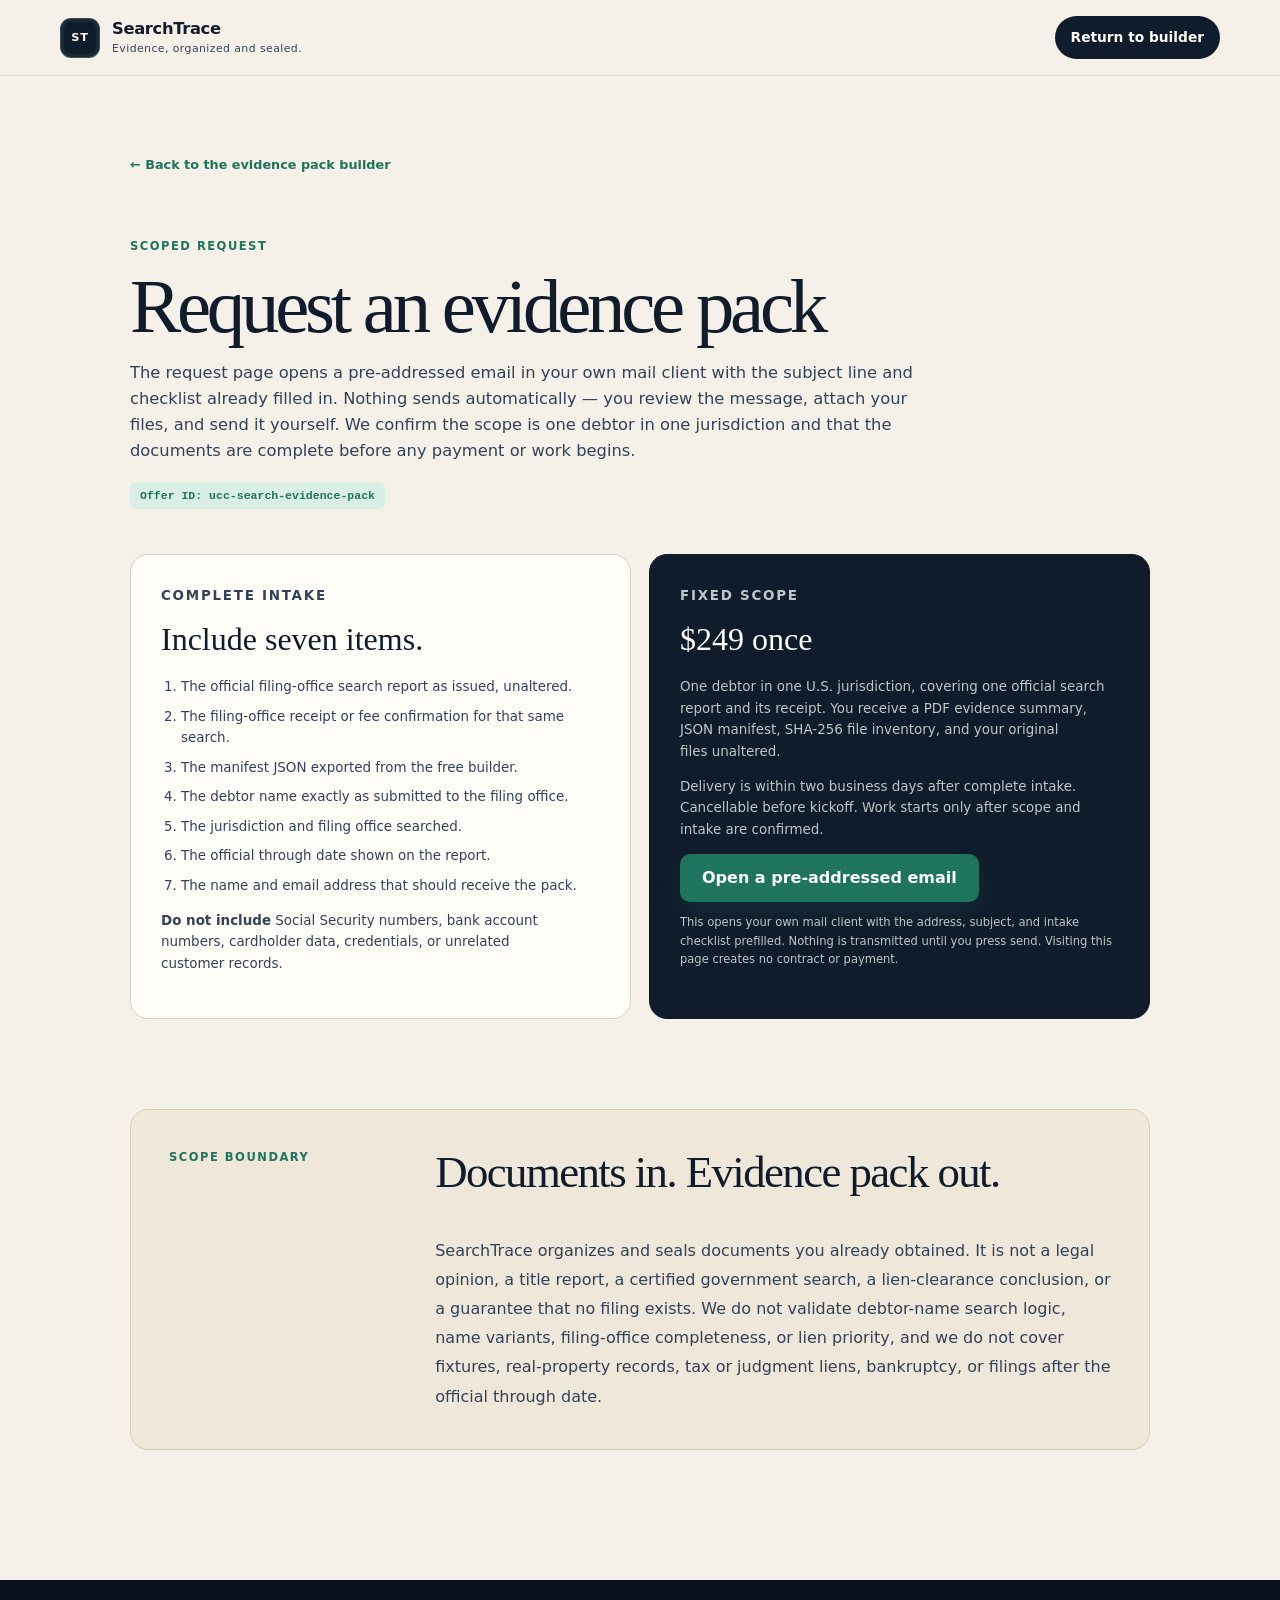
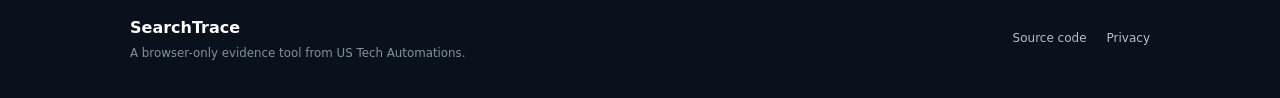
==== offers/ucc-search-evidence-pack/index.html @ a222047d "Ship SearchTrace UCC evidence pack builder" ====
<!doctype html>
<html lang="en">
<head>
  <meta charset="utf-8">
  <meta name="viewport" content="width=device-width, initial-scale=1">
  <title>Request a SearchTrace UCC Evidence Pack</title>
  <meta name="description" content="Request a fixed-scope $249 SearchTrace evidence pack for one debtor, one jurisdiction, and one official UCC search report.">
  <meta name="theme-color" content="#101b2b">
  <link rel="canonical" href="https://ustechautomations.github.io/ucc-search-evidence-pack/offers/ucc-search-evidence-pack/">
  <link rel="stylesheet" href="../../styles.css">
</head>
<body>
  <header class="site-header">
    <a class="brand" href="../../" aria-label="SearchTrace home"><span class="brand-mark" aria-hidden="true">ST</span><span><strong>SearchTrace</strong><small>Evidence, organized and sealed.</small></span></a>
    <nav aria-label="Request navigation"><a class="nav-cta" href="../../">Return to builder</a></nav>
  </header>

  <main class="request-main">
    <div class="request-shell">
      <a class="back-link" href="../../">← Back to the evidence pack builder</a>
      <section class="request-hero">
        <p class="section-label">Scoped request</p>
        <h1>Request an evidence pack</h1>
        <p>The request page opens a pre-addressed email in your own mail client with the subject line and checklist already filled in. Nothing sends automatically — you review the message, attach your files, and send it yourself. We confirm the scope is one debtor in one jurisdiction and that the documents are complete before any payment or work begins.</p>
        <span class="offer-id">Offer ID: ucc-search-evidence-pack</span>
      </section>

      <div class="request-grid">
        <section class="request-card">
          <p class="section-label">Complete intake</p>
          <h2>Include seven items.</h2>
          <ol class="intake-list">
            <li>The official filing-office search report as issued, unaltered.</li>
            <li>The filing-office receipt or fee confirmation for that same search.</li>
            <li>The manifest JSON exported from the free builder.</li>
            <li>The debtor name exactly as submitted to the filing office.</li>
            <li>The jurisdiction and filing office searched.</li>
            <li>The official through date shown on the report.</li>
            <li>The name and email address that should receive the pack.</li>
          </ol>
          <p><strong>Do not include</strong> Social Security numbers, bank account numbers, cardholder data, credentials, or unrelated customer records.</p>
        </section>

        <section class="request-card dark">
          <p class="section-label">Fixed scope</p>
          <h2>$249 once</h2>
          <p>One debtor in one U.S. jurisdiction, covering one official search report and its receipt. You receive a PDF evidence summary, JSON manifest, SHA-256 file inventory, and your original files unaltered.</p>
          <p>Delivery is within two business days after complete intake. Cancellable before kickoff. Work starts only after scope and intake are confirmed.</p>
          <a class="button primary" href="mailto:operations@ustechautomations.com?subject=SearchTrace%20UCC%20Evidence%20Pack%20request%20%5Bucc-search-evidence-pack%5D&amp;body=Debtor%20name%20exactly%20as%20searched%3A%0AJurisdiction%3A%0AFiling%20office%3A%0AOfficial%20through%20date%3A%0ASearch%20or%20certificate%20identifier%3A%0AReceipt%20identifier%3A%0ADelivery%20contact%3A%0A%0AI%20will%20attach%20the%20official%20search%20report%2C%20filing-office%20receipt%2C%20and%20SearchTrace%20manifest.%20I%20have%20not%20included%20Social%20Security%20numbers%2C%20bank%20account%20numbers%2C%20cardholder%20data%2C%20credentials%2C%20or%20unrelated%20customer%20records.">Open a pre-addressed email</a>
          <p class="fine-print">This opens your own mail client with the address, subject, and intake checklist prefilled. Nothing is transmitted until you press send. Visiting this page creates no contract or payment.</p>
        </section>
      </div>

      <section id="scope" class="scope-section">
        <div class="scope-card">
          <p class="section-label">Scope boundary</p>
          <h2>Documents in. Evidence pack out.</h2>
          <p>SearchTrace organizes and seals documents you already obtained. It is not a legal opinion, a title report, a certified government search, a lien-clearance conclusion, or a guarantee that no filing exists. We do not validate debtor-name search logic, name variants, filing-office completeness, or lien priority, and we do not cover fixtures, real-property records, tax or judgment liens, bankruptcy, or filings after the official through date.</p>
        </div>
      </section>
    </div>
  </main>

  <footer><div class="request-shell footer-inner"><div><strong>SearchTrace</strong><p>A browser-only evidence tool from US Tech Automations.</p></div><div><a href="https://github.com/USTechAutomations/ucc-search-evidence-pack">Source code</a><a href="https://ustechautomations.com/privacy">Privacy</a></div></div></footer>
</body>
</html>
---- styles.css ----
:root {
  --ink: #101b2b;
  --ink-soft: #324158;
  --paper: #f5f1e8;
  --paper-deep: #ebe4d7;
  --white: #fffdf8;
  --green: #1e745d;
  --green-bright: #79d4b3;
  --green-pale: #d9eee5;
  --gold: #cfa559;
  --line: #d7d0c3;
  --danger: #873f36;
  --shadow: 0 24px 70px rgba(16, 27, 43, .12);
  --radius: 18px;
  --shell: min(1160px, calc(100vw - 40px));
}

* { box-sizing: border-box; }

html { scroll-behavior: smooth; }

body {
  margin: 0;
  color: var(--ink);
  background: var(--paper);
  font-family: Inter, ui-sans-serif, system-ui, -apple-system, BlinkMacSystemFont, "Segoe UI", sans-serif;
  line-height: 1.6;
  text-rendering: optimizeLegibility;
}

a { color: inherit; }

button, input, select, textarea { font: inherit; }

.shell { width: var(--shell); margin-inline: auto; }

.skip-link {
  position: fixed;
  left: 16px;
  top: -80px;
  z-index: 50;
  padding: 10px 16px;
  color: white;
  background: var(--ink);
  border-radius: 8px;
}

.skip-link:focus { top: 16px; }

.site-header {
  position: sticky;
  top: 0;
  z-index: 20;
  display: flex;
  align-items: center;
  justify-content: space-between;
  min-height: 76px;
  padding: 12px max(24px, calc((100vw - 1160px) / 2));
  border-bottom: 1px solid rgba(16, 27, 43, .1);
  background: rgba(245, 241, 232, .93);
  backdrop-filter: blur(14px);
}

.brand {
  display: flex;
  align-items: center;
  gap: 12px;
  color: var(--ink);
  text-decoration: none;
}

.brand > span:last-child { display: grid; line-height: 1.15; }
.brand strong { font-size: 1.02rem; letter-spacing: -.02em; }
.brand small { margin-top: 4px; color: var(--ink-soft); font-size: .68rem; letter-spacing: .04em; }

.brand-mark {
  display: grid;
  place-items: center;
  width: 40px;
  height: 40px;
  color: var(--white);
  background: var(--ink);
  border: 1px solid rgba(255,255,255,.2);
  border-radius: 11px;
  font-size: .71rem;
  font-weight: 800;
  letter-spacing: .08em;
  box-shadow: inset 0 0 0 3px rgba(121, 212, 179, .08);
}

nav { display: flex; align-items: center; gap: 28px; }
nav a { color: var(--ink-soft); font-size: .86rem; font-weight: 700; text-decoration: none; }
nav a:hover { color: var(--green); }
nav .nav-cta { padding: 10px 16px; color: var(--white); background: var(--ink); border-radius: 999px; }
nav .nav-cta:hover { color: var(--white); background: var(--green); }

.hero {
  display: grid;
  grid-template-columns: minmax(0, 1.15fr) minmax(320px, .75fr);
  gap: 74px;
  align-items: center;
  min-height: 670px;
  padding-block: 90px;
}

.eyebrow, .section-label {
  margin: 0 0 15px;
  color: var(--green);
  font-size: .72rem;
  font-weight: 850;
  letter-spacing: .13em;
  text-transform: uppercase;
}

.eyebrow { display: flex; align-items: center; gap: 10px; }
.eyebrow span { width: 28px; height: 1px; background: var(--green); }

h1, h2, h3, p { text-wrap: pretty; }

h1 {
  max-width: 760px;
  margin: 0;
  font-family: Georgia, "Times New Roman", serif;
  font-size: clamp(3.15rem, 6vw, 5.8rem);
  font-weight: 500;
  letter-spacing: -.055em;
  line-height: .96;
}

.hero-lede {
  max-width: 700px;
  margin: 30px 0 0;
  color: var(--ink-soft);
  font-size: 1.06rem;
  line-height: 1.78;
}

.hero-actions, .form-actions { display: flex; flex-wrap: wrap; gap: 12px; margin-top: 34px; }

.button {
  display: inline-flex;
  align-items: center;
  justify-content: center;
  min-height: 48px;
  padding: 0 21px;
  border: 1px solid transparent;
  border-radius: 10px;
  cursor: pointer;
  font-weight: 800;
  text-decoration: none;
  transition: transform .18s ease, background .18s ease, border-color .18s ease;
}

.button:hover { transform: translateY(-2px); }
.button.primary { color: white; background: var(--green); box-shadow: 0 12px 28px rgba(30, 116, 93, .2); }
.button.primary:hover { background: #155e4b; }
.button.secondary { color: var(--ink); background: transparent; border-color: var(--ink); }
.button.secondary:hover { color: white; background: var(--ink); }
.button.ghost { color: var(--ink-soft); background: transparent; border-color: var(--line); }

.privacy-note { margin: 18px 0 0; color: var(--ink-soft); font-size: .78rem; }
.privacy-note span { margin-right: 6px; color: var(--green); }

.evidence-card {
  position: relative;
  overflow: hidden;
  padding: 28px;
  color: white;
  background: var(--ink);
  border-radius: 22px;
  box-shadow: var(--shadow);
}

.evidence-card::after {
  content: "";
  position: absolute;
  right: -100px;
  bottom: -120px;
  width: 260px;
  height: 260px;
  border: 1px solid rgba(121, 212, 179, .22);
  border-radius: 50%;
  box-shadow: 0 0 0 34px rgba(121, 212, 179, .035), 0 0 0 68px rgba(121, 212, 179, .025);
}

.card-head { display: flex; justify-content: space-between; align-items: center; color: #dce6e4; font-size: .75rem; font-weight: 800; letter-spacing: .08em; text-transform: uppercase; }
.local-pill { padding: 6px 9px; color: var(--green-bright); background: rgba(121, 212, 179, .1); border-radius: 999px; }
.evidence-card ol { position: relative; z-index: 1; display: grid; gap: 6px; margin: 24px 0 0; padding: 0; list-style: none; }
.evidence-card li { display: grid; grid-template-columns: 42px 1fr; gap: 14px; align-items: center; padding: 17px 0; border-top: 1px solid rgba(255,255,255,.1); }
.evidence-card li > span { color: var(--green-bright); font: 700 .72rem ui-monospace, monospace; }
.evidence-card li div { display: grid; gap: 3px; }
.evidence-card li strong { font-size: .95rem; }
.evidence-card li small { color: #9eacae; font-size: .77rem; }

.risk-band { padding: 70px 0; color: white; background: var(--green); }
.risk-grid { display: grid; grid-template-columns: .8fr 1.2fr; gap: 80px; align-items: start; }
.risk-band .section-label { color: #bce7d6; }
.risk-band h2 { margin: 0; font: 500 clamp(2rem, 4vw, 3.6rem)/1.06 Georgia, serif; letter-spacing: -.035em; }
.risk-band p:last-child { margin: 0; color: #e5f3ed; font-size: 1rem; line-height: 1.8; }

.builder { padding-block: 110px; }
.section-heading { display: grid; grid-template-columns: 1fr .8fr; gap: 70px; align-items: end; margin-bottom: 48px; }
.section-heading h2 { margin: 0; font: 500 clamp(2.35rem, 4vw, 4rem)/1.03 Georgia, serif; letter-spacing: -.04em; }
.section-heading > p { margin: 0; color: var(--ink-soft); line-height: 1.8; }

form { display: grid; gap: 22px; }
fieldset { min-width: 0; margin: 0; padding: 28px; background: var(--white); border: 1px solid var(--line); border-radius: var(--radius); box-shadow: 0 8px 28px rgba(16, 27, 43, .035); }
legend { padding: 0 10px; font-family: Georgia, serif; font-size: 1.25rem; font-weight: 700; }
legend span { margin-right: 8px; color: var(--green); font: 800 .72rem ui-monospace, monospace; }
.field-grid { display: grid; grid-template-columns: repeat(2, minmax(0, 1fr)); gap: 20px; }
label { display: grid; gap: 8px; color: var(--ink-soft); font-size: .78rem; font-weight: 800; letter-spacing: .01em; }
label.wide { grid-column: 1 / -1; }
input, select, textarea { width: 100%; color: var(--ink); background: #fbfaf6; border: 1px solid #cfc7b9; border-radius: 8px; outline: none; }
input, select { height: 48px; padding: 0 13px; }
textarea { resize: vertical; padding: 13px; }
input:focus, select:focus, textarea:focus { border-color: var(--green); box-shadow: 0 0 0 3px rgba(30, 116, 93, .12); }

.file-drop { display: grid; place-items: center; min-height: 160px; padding: 24px; text-align: center; background: #f3f7f3; border: 1px dashed #8eb2a5; border-radius: 12px; }
.file-drop label { display: grid; gap: 6px; color: var(--ink); font-size: .92rem; }
.file-drop label span { color: var(--ink-soft); font-size: .78rem; font-weight: 500; }
.file-drop input { width: auto; height: auto; margin-top: 16px; padding: 0; border: 0; background: transparent; }
#hash-status { min-height: 1.4em; margin: 12px 0 0; color: var(--green); font-size: .78rem; font-weight: 700; }
.file-panel { overflow-x: auto; margin-top: 18px; }
table { width: 100%; border-collapse: collapse; font-size: .78rem; }
th, td { padding: 12px 10px; text-align: left; border-bottom: 1px solid var(--line); }
th { color: var(--ink-soft); font-size: .68rem; letter-spacing: .08em; text-transform: uppercase; }
td select { min-width: 190px; height: 38px; }
td code { color: var(--green); }
.safety-note { margin: 18px 0 0; padding: 12px 14px; color: #62413d; background: #f6e8e4; border-left: 3px solid var(--danger); font-size: .78rem; }
.form-actions { margin-top: 4px; }

.results { margin-top: 42px; padding: 32px; color: white; background: var(--ink); border-radius: var(--radius); box-shadow: var(--shadow); scroll-margin-top: 95px; }
.result-heading { display: flex; justify-content: space-between; gap: 24px; align-items: end; }
.result-heading h2 { margin: 0; font: 500 2.2rem Georgia, serif; }
.results .section-label { color: var(--green-bright); }
.results .button.secondary { color: white; border-color: rgba(255,255,255,.45); }
.results .button.secondary:hover { color: var(--ink); background: white; }
.result-grid { display: grid; grid-template-columns: 1fr 1fr; gap: 20px; margin-top: 28px; }
.result-grid > div { padding: 20px; background: rgba(255,255,255,.055); border: 1px solid rgba(255,255,255,.1); border-radius: 12px; }
.result-grid h3 { margin: 0 0 10px; font-size: .9rem; }
.result-grid ul { margin: 0; padding-left: 18px; color: #cbd5d6; font-size: .82rem; }
details { margin-top: 20px; border-top: 1px solid rgba(255,255,255,.12); }
summary { padding: 18px 0 0; cursor: pointer; font-size: .82rem; font-weight: 800; }
pre { overflow: auto; max-height: 430px; padding: 18px; color: #bce7d6; background: #09111d; border-radius: 10px; font-size: .72rem; }

.method-section { padding-block: 105px; color: white; background: var(--ink); }
.method-section .section-label { color: var(--green-bright); }
.section-heading.inverted > p { color: #b7c2c5; }
.method-grid { display: grid; grid-template-columns: repeat(4, 1fr); gap: 12px; }
.method-grid article { min-height: 235px; padding: 22px; background: rgba(255,255,255,.045); border: 1px solid rgba(255,255,255,.1); border-radius: 13px; }
.method-grid article > span { color: var(--green-bright); font: 800 .72rem ui-monospace, monospace; }
.method-grid h3 { margin: 45px 0 9px; font-size: 1rem; }
.method-grid p { margin: 0; color: #aebabc; font-size: .8rem; line-height: 1.7; }
.official-links { display: grid; grid-template-columns: auto repeat(3, 1fr); gap: 12px; align-items: center; margin-top: 30px; padding-top: 28px; border-top: 1px solid rgba(255,255,255,.1); }
.official-links .section-label { margin: 0 10px 0 0; }
.official-links a { padding: 12px 14px; color: #dbe4e4; background: rgba(255,255,255,.04); border-radius: 8px; font-size: .75rem; text-decoration: none; }
.official-links a:hover { background: rgba(121, 212, 179, .12); }
.official-links span { float: right; color: var(--green-bright); }

.scope-section { padding-block: 90px 30px; }
.scope-card { display: grid; grid-template-columns: .45fr 1.55fr; gap: 40px 70px; padding: 38px; background: #efe7da; border: 1px solid #d8ccb9; border-radius: var(--radius); }
.scope-card .section-label { grid-row: span 2; }
.scope-card h2 { margin: 0; font: 500 clamp(2rem, 3.5vw, 3.3rem)/1.08 Georgia, serif; letter-spacing: -.035em; }
.scope-card p:last-child { margin: 0; color: var(--ink-soft); line-height: 1.82; }

.offer-section { display: grid; grid-template-columns: .9fr 1.1fr; gap: 80px; align-items: center; padding-block: 100px; }
.offer-copy h2 { margin: 0 0 22px; font: 500 clamp(2.5rem, 4.5vw, 4.3rem)/1 Georgia, serif; letter-spacing: -.04em; }
.offer-copy > p:not(.section-label) { color: var(--ink-soft); line-height: 1.8; }
.offer-copy .button { margin-top: 12px; }
.offer-copy .offer-caveat { max-width: 500px; font-size: .76rem; }
.deliverable-card { padding: 30px; color: white; background: var(--green); border-radius: var(--radius); box-shadow: var(--shadow); }
.card-kicker { margin: 0 0 18px; color: #c7e9dc; font-size: .7rem; font-weight: 850; letter-spacing: .12em; text-transform: uppercase; }
.deliverable-card ul { display: grid; gap: 0; margin: 0; padding: 0; list-style: none; }
.deliverable-card li { display: grid; grid-template-columns: 38px 1fr; gap: 12px; padding: 15px 0; border-top: 1px solid rgba(255,255,255,.16); }
.deliverable-card li > span { color: #c7e9dc; font: 800 .7rem ui-monospace, monospace; }
.deliverable-card li div { display: grid; gap: 3px; }
.deliverable-card li small { color: #d2e8e0; }
.deliverable-card > p:last-child, .deliverable-card > p:nth-last-child(2) { margin: 14px 0 0; font-size: .78rem; }

.path-section { padding: 78px 0; background: var(--paper-deep); }
.path-grid { display: grid; grid-template-columns: repeat(3, 1fr); gap: 14px; }
.path-grid > div { padding: 24px; background: rgba(255,255,255,.5); border: 1px solid var(--line); border-radius: 12px; }
.path-grid span { color: var(--green); font: 800 .72rem ui-monospace, monospace; }
.path-grid h3 { margin: 26px 0 8px; font-size: 1rem; }
.path-grid p { margin: 0; color: var(--ink-soft); font-size: .8rem; }

footer { padding: 35px 0; color: #d3dcdd; background: #09111d; }
.footer-inner { display: flex; justify-content: space-between; gap: 30px; align-items: center; }
.footer-inner strong { color: white; }
.footer-inner p { margin: 4px 0 0; color: #849195; font-size: .74rem; }
.footer-inner > div:last-child { display: flex; flex-wrap: wrap; gap: 20px; }
.footer-inner a { color: #b4c0c2; font-size: .75rem; text-decoration: none; }
.footer-inner a:hover { color: var(--green-bright); }

.request-main { min-height: calc(100vh - 170px); padding: 75px 0 100px; }
.request-shell { width: min(1020px, calc(100vw - 40px)); margin-inline: auto; }
.back-link { color: var(--green); font-size: .8rem; font-weight: 800; text-decoration: none; }
.request-hero { max-width: 790px; padding: 60px 0 45px; }
.request-hero h1 { font-size: clamp(3rem, 6vw, 5.3rem); }
.request-hero > p:not(.section-label) { color: var(--ink-soft); font-size: 1.02rem; }
.offer-id { display: inline-block; padding: 7px 10px; color: var(--green); background: var(--green-pale); border-radius: 6px; font: 700 .72rem ui-monospace, monospace; }
.request-grid { display: grid; grid-template-columns: 1fr 1fr; gap: 18px; }
.request-card { padding: 30px; background: var(--white); border: 1px solid var(--line); border-radius: var(--radius); }
.request-card.dark { color: white; background: var(--ink); border-color: var(--ink); }
.request-card h2 { margin: 0 0 18px; font: 500 2rem Georgia, serif; }
.request-card p, .intake-list { color: var(--ink-soft); font-size: .84rem; }
.request-card.dark p { color: #bdc7c9; }
.intake-list { display: grid; gap: 8px; padding-left: 20px; }
.fine-print { font-size: .72rem !important; }

@media (max-width: 900px) {
  .hero, .risk-grid, .section-heading, .offer-section, .request-grid { grid-template-columns: 1fr; }
  .hero { gap: 45px; padding-block: 70px; }
  .risk-grid, .section-heading, .offer-section { gap: 35px; }
  .method-grid { grid-template-columns: repeat(2, 1fr); }
  .official-links { grid-template-columns: 1fr; }
  .official-links .section-label { margin-bottom: 4px; }
  .scope-card { grid-template-columns: 1fr; gap: 18px; }
  .scope-card .section-label { grid-row: auto; }
}

@media (max-width: 650px) {
  :root { --shell: min(100% - 28px, 1160px); }
  .site-header { min-height: 67px; padding-inline: 14px; }
  .brand small, nav > a:not(.nav-cta) { display: none; }
  nav .nav-cta { padding: 9px 12px; font-size: .72rem; }
  h1 { font-size: 3.1rem; }
  .hero { min-height: auto; }
  .field-grid, .result-grid, .method-grid, .path-grid { grid-template-columns: 1fr; }
  fieldset, .results, .scope-card, .deliverable-card, .request-card { padding: 21px; }
  .result-heading, .footer-inner { align-items: flex-start; flex-direction: column; }
  .result-heading { display: flex; }
  .offer-section, .builder, .method-section { padding-block: 78px; }
  .request-hero { padding-top: 40px; }
}

@media (prefers-reduced-motion: reduce) {
  html { scroll-behavior: auto; }
  *, *::before, *::after { transition: none !important; }
}
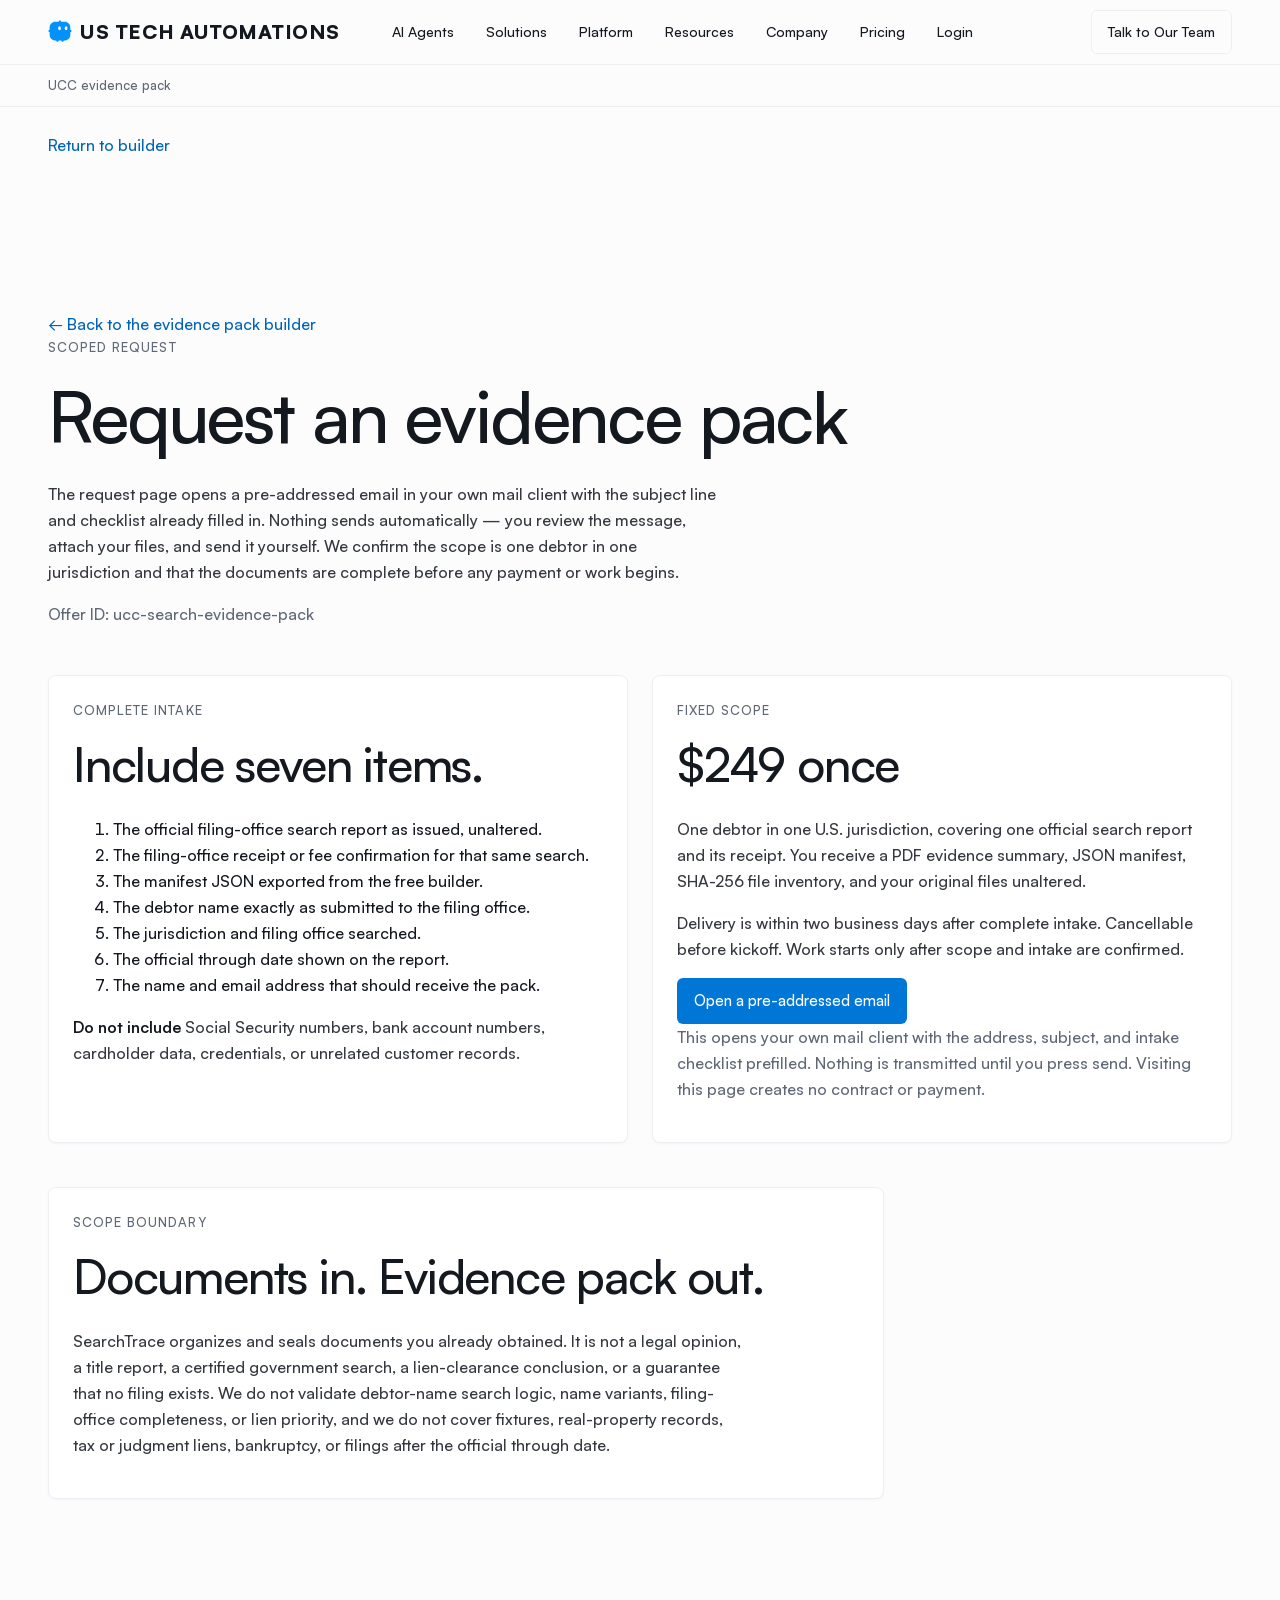
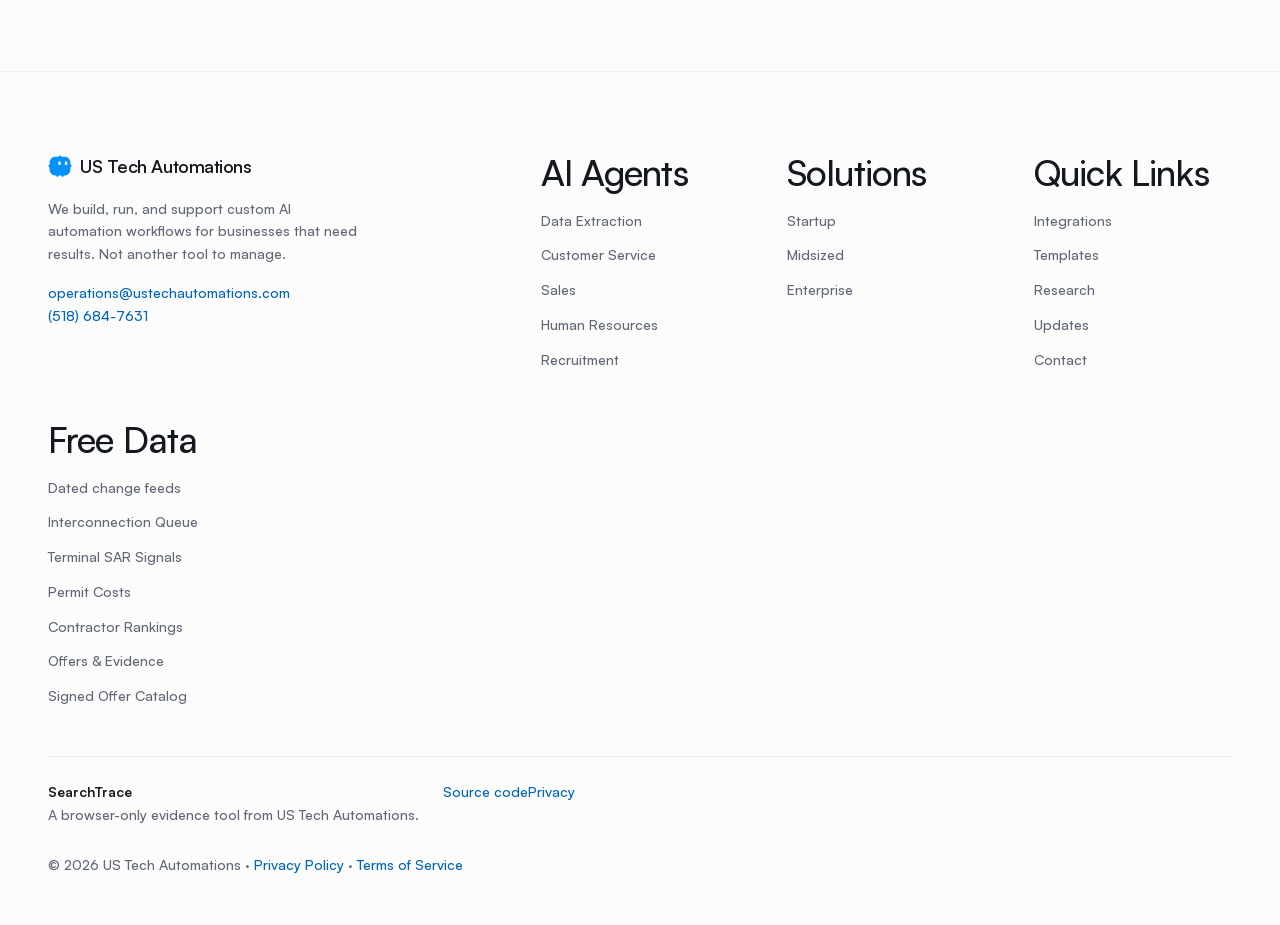
==== commit c59a6596: "Align existing public pages with the USTA brand standard" ====
--- a/offers/ucc-search-evidence-pack/index.html
+++ b/offers/ucc-search-evidence-pack/index.html
@@ -5,17 +5,33 @@
   <meta name="viewport" content="width=device-width, initial-scale=1">
   <title>Request a SearchTrace UCC Evidence Pack</title>
   <meta name="description" content="Request a fixed-scope $249 SearchTrace evidence pack for one debtor, one jurisdiction, and one official UCC search report.">
-  <meta name="theme-color" content="#101b2b">
+
   <link rel="canonical" href="https://ustechautomations.github.io/ucc-search-evidence-pack/offers/ucc-search-evidence-pack/">
-  <link rel="stylesheet" href="../../styles.css">
-</head>
-<body>
-  <header class="site-header">
-    <a class="brand" href="../../" aria-label="SearchTrace home"><span class="brand-mark" aria-hidden="true">ST</span><span><strong>SearchTrace</strong><small>Evidence, organized and sealed.</small></span></a>
-    <nav aria-label="Request navigation"><a class="nav-cta" href="../../">Return to builder</a></nav>
-  </header>
 
-  <main class="request-main">
+<link rel="stylesheet" href="../../styles.css"><link rel="stylesheet" href="../../legacy.css"></head>
+<body data-usta-legacy="ucc-search-evidence-pack"><a class="skip" href="#main">Skip to content</a><header class="masthead">
+  <div class="wrap">
+    <a class="wordmark" href="https://ustechautomations.com/"><svg class="usta-logo" viewBox="110 140 292 292" xmlns="http://www.w3.org/2000/svg" role="img" aria-label="US Tech Automations logo" focusable="false"><defs><mask id="ustaMarkMast"><rect x="110" y="140" width="292" height="270" fill="white"></rect><ellipse cx="250" cy="240" rx="16" ry="24" fill="black"></ellipse><ellipse cx="330" cy="240" rx="16" ry="24" fill="black"></ellipse></mask></defs><path d="M 200 160 C 160 160, 130 190, 130 230 L 130 260 C 110 260, 110 290, 130 290 L 130 320 C 130 360, 160 390, 200 390 L 210 390 C 210 410, 240 410, 240 390 L 272 390 C 272 410, 302 410, 302 390 L 312 390 C 352 390, 382 360, 382 320 L 382 290 C 402 290, 402 260, 382 260 L 382 230 C 382 190, 352 160, 312 160 L 270 160 C 270 140, 240 140, 240 160 L 200 160 Z" fill="#0391FE" mask="url(#ustaMarkMast)"></path></svg>US Tech Automations</a>
+    <nav class="mast-nav" aria-label="Main">
+      <a href="https://ustechautomations.com/ai-agents/data-extraction">AI Agents</a>
+      <a href="https://ustechautomations.com/solutions/enterprise">Solutions</a>
+      <a href="https://ustechautomations.com/platform/integrations-info">Platform</a>
+      <a href="https://ustechautomations.com/resources/research">Resources</a>
+      <a href="https://ustechautomations.com/about">Company</a>
+      <a href="https://ustechautomations.com/pricing">Pricing</a>
+      <a href="https://app.ustechautomations.com/login">Login</a>
+      <a class="mast-cta" href="https://ustechautomations.com/partner">Talk to Our Team</a>
+    </nav>
+  </div>
+</header>
+<nav class="crumbbar" aria-label="Breadcrumb">
+  <div class="wrap">
+    <p class="crumbs"><a href="https://ustechautomations.github.io/ucc-search-evidence-pack/">UCC evidence pack</a></p>
+  </div>
+</nav><nav class="legacy-nav" aria-label="Tool navigation"><a class="nav-cta" href="../../">Return to builder</a></nav>
+
+
+  <main id="main" tabindex="-1" class="request-main">
     <div class="request-shell">
       <a class="back-link" href="../../">← Back to the evidence pack builder</a>
       <section class="request-hero">
@@ -61,6 +77,61 @@
     </div>
   </main>
 
-  <footer><div class="request-shell footer-inner"><div><strong>SearchTrace</strong><p>A browser-only evidence tool from US Tech Automations.</p></div><div><a href="https://github.com/USTechAutomations/ucc-search-evidence-pack">Source code</a><a href="https://ustechautomations.com/privacy">Privacy</a></div></div></footer>
-</body>
+
+<footer class="site">
+  <div class="wrap">
+    <div class="foot-grid">
+      <div class="foot-brand">
+        <a class="wordmark" href="https://ustechautomations.com/"><svg class="usta-logo" viewBox="110 140 292 292" xmlns="http://www.w3.org/2000/svg" role="img" aria-label="US Tech Automations logo" focusable="false"><defs><mask id="ustaMarkFoot"><rect x="110" y="140" width="292" height="270" fill="white"></rect><ellipse cx="250" cy="240" rx="16" ry="24" fill="black"></ellipse><ellipse cx="330" cy="240" rx="16" ry="24" fill="black"></ellipse></mask></defs><path d="M 200 160 C 160 160, 130 190, 130 230 L 130 260 C 110 260, 110 290, 130 290 L 130 320 C 130 360, 160 390, 200 390 L 210 390 C 210 410, 240 410, 240 390 L 272 390 C 272 410, 302 410, 302 390 L 312 390 C 352 390, 382 360, 382 320 L 382 290 C 402 290, 402 260, 382 260 L 382 230 C 382 190, 352 160, 312 160 L 270 160 C 270 140, 240 140, 240 160 L 200 160 Z" fill="#0391FE" mask="url(#ustaMarkFoot)"></path></svg>US Tech Automations</a>
+        <p>We build, run, and support custom AI automation workflows for businesses that need results. Not another tool to manage.</p>
+        <p><a href="mailto:operations@ustechautomations.com">operations@ustechautomations.com</a><br>
+           <a href="tel:+15186847631">(518) 684-7631</a></p>
+      </div>
+      <div class="foot-col">
+        <h4>AI Agents</h4>
+        <ul>
+          <li><a href="https://ustechautomations.com/ai-agents/data-extraction">Data Extraction</a></li>
+          <li><a href="https://ustechautomations.com/ai-agents/customer-service">Customer Service</a></li>
+          <li><a href="https://ustechautomations.com/ai-agents/sales">Sales</a></li>
+          <li><a href="https://ustechautomations.com/ai-agents/human-resources">Human Resources</a></li>
+          <li><a href="https://ustechautomations.com/ai-agents/recruitment">Recruitment</a></li>
+        </ul>
+      </div>
+      <div class="foot-col">
+        <h4>Solutions</h4>
+        <ul>
+          <li><a href="https://ustechautomations.com/solutions/startup">Startup</a></li>
+          <li><a href="https://ustechautomations.com/solutions/midsized">Midsized</a></li>
+          <li><a href="https://ustechautomations.com/solutions/enterprise">Enterprise</a></li>
+        </ul>
+      </div>
+      <div class="foot-col">
+        <h4>Quick Links</h4>
+        <ul>
+          <li><a href="https://ustechautomations.com/platform/integrations-info">Integrations</a></li>
+          <li><a href="https://ustechautomations.com/templates">Templates</a></li>
+          <li><a href="https://ustechautomations.com/resources/research">Research</a></li>
+          <li><a href="https://ustechautomations.com/resources/changelogs">Updates</a></li>
+          <li><a href="https://ustechautomations.com/partner">Contact</a></li>
+        </ul>
+      </div>
+      <div class="foot-col">
+        <h4>Free Data</h4>
+        <ul>
+          <li><a href="https://ustechautomations.com/feeds/">Dated change feeds</a></li>
+          <li><a href="https://ustechautomations.com/permits/grid">Interconnection Queue</a></li>
+          <li><a href="https://ustechautomations.com/permits/terminal-change-ledger">Terminal SAR Signals</a></li>
+          <li><a href="https://ustechautomations.com/permits/cost">Permit Costs</a></li>
+          <li><a href="https://ustechautomations.com/permits/rankings">Contractor Rankings</a></li>
+          <li><a href="https://ustechautomations.com/offers">Offers &amp; Evidence</a></li>
+          <li><a href="https://ustechautomations.com/offers/catalog/">Signed Offer Catalog</a></li>
+        </ul>
+      </div>
+    </div>
+    <div class="foot-bottom">
+<div class="original-footer"><div class="request-shell footer-inner"><div><strong>SearchTrace</strong><p>A browser-only evidence tool from US Tech Automations.</p></div><div><a href="https://github.com/USTechAutomations/ucc-search-evidence-pack">Source code</a><a href="https://ustechautomations.com/privacy">Privacy</a></div></div></div>
+      <p>&copy; 2026 US Tech Automations &middot; <a href="https://ustechautomations.com/privacy">Privacy Policy</a> &middot; <a href="https://ustechautomations.com/terms">Terms of Service</a></p>
+    </div>
+  </div>
+</footer></body>
 </html>
--- a/styles.css
+++ b/styles.css
@@ -1,340 +1,537 @@
+/* ==========================================================================
+   Dated change feeds — aligned to the ustechautomations.com design system.
+   Tokens, type scale, radius and accent are lifted from the live main site.
+   Take them from assets/WebsiteStyleProvider-*.css, NOT assets/root-*.css: the
+   root sheet is the app's palette and the website overrides it. Reading the
+   wrong one is how these pages ended up with a near-black button where the
+   marketing site has a blue one.
+
+   Look only. Prices, sample rows, event ids and honesty lines live in the
+   HTML and are frozen: never restyle a fact out of existence.
+   Each family page sets data-family on <body>. Nothing in this file reads it:
+   there is one accent and every family shares it. The attribute is kept for
+   the page's own scripts and for anyone grepping the built site by family.
+   ========================================================================== */
+
+@font-face {
+  font-family: "Satoshi";
+  src: url("fonts/Satoshi-Variable.woff2") format("woff2-variations"),
+       url("fonts/Satoshi-Variable.woff2") format("woff2");
+  font-weight: 300 900;
+  font-display: swap;
+  font-style: normal;
+}
+
 :root {
-  --ink: #101b2b;
-  --ink-soft: #324158;
-  --paper: #f5f1e8;
-  --paper-deep: #ebe4d7;
-  --white: #fffdf8;
-  --green: #1e745d;
-  --green-bright: #79d4b3;
-  --green-pale: #d9eee5;
-  --gold: #cfa559;
-  --line: #d7d0c3;
-  --danger: #873f36;
-  --shadow: 0 24px 70px rgba(16, 27, 43, .12);
-  --radius: 18px;
-  --shell: min(1160px, calc(100vw - 40px));
-}
-
-* { box-sizing: border-box; }
-
-html { scroll-behavior: smooth; }
+  /* type — same stack the main site resolves --font-sans to */
+  --sans: "Satoshi", -apple-system, BlinkMacSystemFont, "Segoe UI", Roboto, Oxygen, Ubuntu, Cantarell, sans-serif;
+  --serif: "PT Serif", ui-serif, Georgia, "Times New Roman", serif;
+  --mono: ui-monospace, SFMono-Regular, "SF Mono", Menlo, Consolas, "Liberation Mono", monospace;
+
+  /* main-site tokens, light */
+  --background: 220 10% 99%;
+  --foreground: 220 20% 10%;
+  --card: 0 0% 100%;
+  --card-foreground: 220 20% 10%;
+  --secondary: 220 12% 97%;
+  --muted: 220 12% 97%;
+  --muted-foreground: 220 10% 42%;
+  --border: 220 13% 94%;
+  --primary: 207 100% 50%;
+  --primary-foreground: 0 0% 100%;
+  --primary-surface: 207 100% 42%;
+  --primary-surface-hover: 207 100% 36%;
+  --primary-hover: 207 100% 36%;
+  --accent-blue: 207 100% 36%;
+  --accent-emerald: 149 80% 90%;
+  --accent-emerald-fg: 161 94% 30%;
+  --accent-amber: 48 96% 89%;
+  --accent-amber-fg: 26 90% 37%;
+  /* The estate's one "this is wrong / do not do this" colour, added 2026-09-08.
+     Four in-page tools were each carrying their own red -- #b42318, #c0392b and
+     two more -- because there was no token to reach for. One red, defined here
+     in both themes, is the whole reason this token exists: see BRAND.md §1. */
+  --accent-rose: 0 86% 94%;
+  --accent-rose-fg: 0 72% 41%;
+  --radius: .5rem;
+  --shadow-color: 220 15% 60%;
+
+  /* resolved */
+  --bg: hsl(var(--background));
+  --surface: hsl(var(--card));
+  --surface-2: hsl(var(--secondary));
+  --fg: hsl(var(--foreground));
+  --muted-fg: hsl(var(--muted-foreground));
+  --faint: hsl(var(--muted-foreground) / .78);
+  --line: hsl(var(--border));
+  --line-strong: hsl(var(--border) / 1.6);
+  --accent: hsl(var(--accent-blue));
+  --shadow-sm: 0 1px 2px hsl(var(--shadow-color) / .08);
+  --shadow-md: 0 4px 16px -4px hsl(var(--shadow-color) / .16);
+}
+
+@media (prefers-color-scheme: dark) {
+  :root:not([data-theme="light"]) {
+    --background: 220 15% 8%;
+    --foreground: 220 15% 96%;
+    --card: 220 12% 10%;
+    --card-foreground: 220 15% 96%;
+    --secondary: 220 10% 16%;
+    --muted: 220 10% 16%;
+    --muted-foreground: 220 8% 62%;
+    --border: 220 10% 18%;
+    --primary: 207 100% 50%;
+    --primary-foreground: 0 0% 100%;
+    --primary-surface: 207 100% 42%;
+  --primary-surface-hover: 207 100% 36%;
+  --primary-hover: 207 100% 36%;
+    --accent-blue: 207 100% 60%;
+    --accent-emerald: 164 86% 16%;
+    --accent-emerald-fg: 158 64% 52%;
+    --accent-amber: 22 78% 26%;
+    --accent-amber-fg: 45.9 96.7% 64.5%;
+    --accent-rose: 0 63% 18%;
+    --accent-rose-fg: 0 91% 71%;
+    --shadow-color: 220 20% 4%;
+  }
+}
+:root[data-theme="dark"] {
+  --background: 220 15% 8%;
+  --foreground: 220 15% 96%;
+  --card: 220 12% 10%;
+  --card-foreground: 220 15% 96%;
+  --secondary: 220 10% 16%;
+  --muted: 220 10% 16%;
+  --muted-foreground: 220 8% 62%;
+  --border: 220 10% 18%;
+  --primary: 207 100% 50%;
+  --primary-foreground: 0 0% 100%;
+  --primary-surface: 207 100% 42%;
+  --primary-surface-hover: 207 100% 36%;
+  --primary-hover: 207 100% 36%;
+  --accent-blue: 207 100% 60%;
+  --accent-emerald: 164 86% 16%;
+  --accent-emerald-fg: 158 64% 52%;
+  --accent-amber: 22 78% 26%;
+  --accent-amber-fg: 45.9 96.7% 64.5%;
+  --accent-rose: 0 63% 18%;
+  --accent-rose-fg: 0 91% 71%;
+  --shadow-color: 220 20% 4%;
+}
+
+*, *::before, *::after { box-sizing: border-box; }
+
+html { -webkit-text-size-adjust: 100%; background: hsl(var(--background)); }
 
 body {
   margin: 0;
-  color: var(--ink);
-  background: var(--paper);
-  font-family: Inter, ui-sans-serif, system-ui, -apple-system, BlinkMacSystemFont, "Segoe UI", sans-serif;
-  line-height: 1.6;
+  background: var(--bg);
+  color: var(--fg);
+  font-family: var(--sans);
+  font-size: 16px;
+  font-weight: 500;
+  line-height: 1.625;
+  -webkit-font-smoothing: antialiased;
   text-rendering: optimizeLegibility;
 }
 
-a { color: inherit; }
-
-button, input, select, textarea { font: inherit; }
-
-.shell { width: var(--shell); margin-inline: auto; }
-
-.skip-link {
-  position: fixed;
-  left: 16px;
-  top: -80px;
-  z-index: 50;
-  padding: 10px 16px;
-  color: white;
-  background: var(--ink);
-  border-radius: 8px;
-}
-
-.skip-link:focus { top: 16px; }
-
-.site-header {
-  position: sticky;
-  top: 0;
-  z-index: 20;
-  display: flex;
-  align-items: center;
-  justify-content: space-between;
-  min-height: 76px;
-  padding: 12px max(24px, calc((100vw - 1160px) / 2));
-  border-bottom: 1px solid rgba(16, 27, 43, .1);
-  background: rgba(245, 241, 232, .93);
-  backdrop-filter: blur(14px);
-}
-
-.brand {
-  display: flex;
-  align-items: center;
-  gap: 12px;
-  color: var(--ink);
-  text-decoration: none;
-}
-
-.brand > span:last-child { display: grid; line-height: 1.15; }
-.brand strong { font-size: 1.02rem; letter-spacing: -.02em; }
-.brand small { margin-top: 4px; color: var(--ink-soft); font-size: .68rem; letter-spacing: .04em; }
-
-.brand-mark {
-  display: grid;
-  place-items: center;
-  width: 40px;
-  height: 40px;
-  color: var(--white);
-  background: var(--ink);
-  border: 1px solid rgba(255,255,255,.2);
-  border-radius: 11px;
-  font-size: .71rem;
-  font-weight: 800;
-  letter-spacing: .08em;
-  box-shadow: inset 0 0 0 3px rgba(121, 212, 179, .08);
-}
-
-nav { display: flex; align-items: center; gap: 28px; }
-nav a { color: var(--ink-soft); font-size: .86rem; font-weight: 700; text-decoration: none; }
-nav a:hover { color: var(--green); }
-nav .nav-cta { padding: 10px 16px; color: var(--white); background: var(--ink); border-radius: 999px; }
-nav .nav-cta:hover { color: var(--white); background: var(--green); }
-
-.hero {
-  display: grid;
-  grid-template-columns: minmax(0, 1.15fr) minmax(320px, .75fr);
-  gap: 74px;
-  align-items: center;
-  min-height: 670px;
-  padding-block: 90px;
-}
-
-.eyebrow, .section-label {
-  margin: 0 0 15px;
-  color: var(--green);
-  font-size: .72rem;
-  font-weight: 850;
-  letter-spacing: .13em;
+.wrap { width: 100%; max-width: 1280px; margin: 0 auto; padding: 0 1.5rem; }
+@media (min-width: 768px) { .wrap { padding: 0 2rem; } }
+@media (min-width: 1024px) { .wrap { padding: 0 3rem; } }
+
+a { color: var(--accent); text-decoration: none; }
+a:hover { text-decoration: underline; }
+
+.skip {
+  position: absolute; left: -9999px; top: 0;
+  background: var(--surface); color: var(--fg);
+  padding: .75rem 1rem; border: 1px solid var(--line);
+  border-radius: var(--radius); z-index: 100;
+}
+.skip:focus { left: 1rem; top: 1rem; }
+
+/* One visible focus ring for everything keyboard-reachable. BRAND.md §5 and §9
+   ask for visible focus and never removing an outline; until now the estate
+   relied on whatever ring the browser drew, which on the filled blue buttons and
+   the dark surfaces was close to invisible. Nothing here removes an outline. */
+a:focus-visible,
+button:focus-visible,
+input:focus-visible,
+select:focus-visible,
+textarea:focus-visible,
+summary:focus-visible,
+[tabindex]:focus-visible {
+  outline: 2px solid hsl(var(--primary));
+  outline-offset: 2px;
+  border-radius: var(--radius);
+}
+
+/* ---------- text inputs in the in-page tools ---------- */
+/* The pre-check, the diagram tool, the hazmat search and the label forge each
+   drew their own box: four borders, four greys, four corner radii, and one of
+   them was written into a style="" attribute. This is that box, once. */
+.field {
+  width: 100%; max-width: 32rem;
+  font: inherit;
+  padding: .5rem .6rem;
+  color: var(--fg);
+  background: var(--surface);
+  border: 1px solid var(--line);
+  border-radius: var(--radius);
+}
+.field::placeholder { color: var(--muted-fg); opacity: 1; }
+
+/* ---------- masthead: mirrors the main-site sticky header ---------- */
+.masthead {
+  position: sticky; top: 0; z-index: 40;
+  width: 100%;
+  border-bottom: 1px solid var(--line);
+  background: hsl(var(--background) / .8);
+  backdrop-filter: blur(8px);
+  -webkit-backdrop-filter: blur(8px);
+}
+.masthead .wrap {
+  display: flex; align-items: center; gap: 1.25rem;
+  min-height: 64px; flex-wrap: wrap;
+}
+@media (min-width: 1024px) { .masthead .wrap { flex-wrap: nowrap; } }
+.wordmark {
+  display: inline-flex; align-items: center; gap: .5rem;
+  font-weight: 900; font-size: 1rem; letter-spacing: normal;
   text-transform: uppercase;
-}
-
-.eyebrow { display: flex; align-items: center; gap: 10px; }
-.eyebrow span { width: 28px; height: 1px; background: var(--green); }
-
-h1, h2, h3, p { text-wrap: pretty; }
-
-h1 {
-  max-width: 760px;
-  margin: 0;
-  font-family: Georgia, "Times New Roman", serif;
-  font-size: clamp(3.15rem, 6vw, 5.8rem);
-  font-weight: 500;
-  letter-spacing: -.055em;
-  line-height: .96;
-}
-
-.hero-lede {
-  max-width: 700px;
-  margin: 30px 0 0;
-  color: var(--ink-soft);
-  font-size: 1.06rem;
-  line-height: 1.78;
-}
-
-.hero-actions, .form-actions { display: flex; flex-wrap: wrap; gap: 12px; margin-top: 34px; }
-
-.button {
-  display: inline-flex;
-  align-items: center;
-  justify-content: center;
-  min-height: 48px;
-  padding: 0 21px;
-  border: 1px solid transparent;
-  border-radius: 10px;
-  cursor: pointer;
-  font-weight: 800;
-  text-decoration: none;
-  transition: transform .18s ease, background .18s ease, border-color .18s ease;
-}
-
-.button:hover { transform: translateY(-2px); }
-.button.primary { color: white; background: var(--green); box-shadow: 0 12px 28px rgba(30, 116, 93, .2); }
-.button.primary:hover { background: #155e4b; }
-.button.secondary { color: var(--ink); background: transparent; border-color: var(--ink); }
-.button.secondary:hover { color: white; background: var(--ink); }
-.button.ghost { color: var(--ink-soft); background: transparent; border-color: var(--line); }
-
-.privacy-note { margin: 18px 0 0; color: var(--ink-soft); font-size: .78rem; }
-.privacy-note span { margin-right: 6px; color: var(--green); }
-
-.evidence-card {
-  position: relative;
+  color: var(--fg); text-decoration: none; white-space: nowrap;
+}
+@media (min-width: 640px) { .wordmark { font-size: 1.25rem; letter-spacing: .025em; } }
+.usta-logo { width: 24px; height: 24px; display: block; flex: none; }
+.wordmark:hover { text-decoration: none; opacity: .8; }
+.wordmark span { font-weight: 500; color: var(--muted-fg); }
+
+.mast-nav { display: none; gap: 2rem; margin-left: 2rem; align-items: center; flex: 1; }
+/* main site keeps the links beside the wordmark and the CTA hard right */
+.mast-cta { margin-left: auto; }
+@media (min-width: 1024px) { .mast-nav { display: flex; } }
+.mast-nav a {
+  font-size: .875rem; font-weight: 500; color: var(--fg); text-decoration: none;
+}
+.mast-nav a:hover { color: hsl(var(--primary)); text-decoration: none; }
+.mast-cta {
+  display: inline-flex; align-items: center;
+  background: hsl(var(--primary-surface)); color: hsl(var(--primary-foreground));
+  font-size: .875rem; font-weight: 600;
+  padding: .5rem 1rem; border-radius: var(--radius);
+  text-decoration: none; white-space: nowrap;
+}
+.mast-cta:hover { background: hsl(var(--primary-hover)); text-decoration: none; }
+
+.crumbs {
+  width: 100%; margin: 0 0 .75rem; font-size: .8125rem; color: var(--muted-fg);
+}
+.crumbbar { border-bottom: 1px solid var(--line); background: hsl(var(--background)); }
+.crumbbar .crumbs {
+  width: auto; margin: 0; padding: .625rem 0;
+  white-space: nowrap; overflow-x: auto;
+}
+.crumbs a { color: var(--muted-fg); }
+.crumbs .sep { padding: 0 .5rem; opacity: .5; }
+
+/* ---------- hero ---------- */
+.hero { padding: 3.5rem 0 2rem; }
+.hero h1 {
+  font-size: 3rem;
+  line-height: 1.15; letter-spacing: -.025em; font-weight: 500;
+  margin: 0 0 1rem; max-width: 20ch;
+}
+@media (min-width: 768px) { .hero h1 { font-size: 3.75rem; } }
+@media (min-width: 1024px) { .hero h1 { font-size: 4.5rem; letter-spacing: -.03em; } }
+.eyebrow {
+  display: flex; align-items: center; flex-wrap: wrap; gap: .5rem;
+  margin: 0 0 1rem;
+  font-size: .8125rem; font-weight: 600; letter-spacing: .04em; text-transform: uppercase;
+  color: var(--muted-fg);
+}
+.dot { width: 3px; height: 3px; border-radius: 50%; background: currentColor; opacity: .55; display: inline-block; }
+.lede {
+  font-size: clamp(1.0625rem, 1rem + .35vw, 1.25rem);
+  line-height: 1.6; color: var(--muted-fg); max-width: 68ch; margin: 0 0 2rem;
+}
+.lede strong { color: var(--fg); font-weight: 600; }
+
+/* ---------- fact rail ---------- */
+.rail {
+  display: grid; gap: 1px; margin: 0;
+  grid-template-columns: repeat(auto-fit, minmax(200px, 1fr));
+  background: var(--line);
+  border: 1px solid var(--line);
+  border-radius: var(--radius);
   overflow: hidden;
-  padding: 28px;
-  color: white;
-  background: var(--ink);
-  border-radius: 22px;
-  box-shadow: var(--shadow);
-}
-
-.evidence-card::after {
-  content: "";
-  position: absolute;
-  right: -100px;
-  bottom: -120px;
-  width: 260px;
-  height: 260px;
-  border: 1px solid rgba(121, 212, 179, .22);
-  border-radius: 50%;
-  box-shadow: 0 0 0 34px rgba(121, 212, 179, .035), 0 0 0 68px rgba(121, 212, 179, .025);
-}
-
-.card-head { display: flex; justify-content: space-between; align-items: center; color: #dce6e4; font-size: .75rem; font-weight: 800; letter-spacing: .08em; text-transform: uppercase; }
-.local-pill { padding: 6px 9px; color: var(--green-bright); background: rgba(121, 212, 179, .1); border-radius: 999px; }
-.evidence-card ol { position: relative; z-index: 1; display: grid; gap: 6px; margin: 24px 0 0; padding: 0; list-style: none; }
-.evidence-card li { display: grid; grid-template-columns: 42px 1fr; gap: 14px; align-items: center; padding: 17px 0; border-top: 1px solid rgba(255,255,255,.1); }
-.evidence-card li > span { color: var(--green-bright); font: 700 .72rem ui-monospace, monospace; }
-.evidence-card li div { display: grid; gap: 3px; }
-.evidence-card li strong { font-size: .95rem; }
-.evidence-card li small { color: #9eacae; font-size: .77rem; }
-
-.risk-band { padding: 70px 0; color: white; background: var(--green); }
-.risk-grid { display: grid; grid-template-columns: .8fr 1.2fr; gap: 80px; align-items: start; }
-.risk-band .section-label { color: #bce7d6; }
-.risk-band h2 { margin: 0; font: 500 clamp(2rem, 4vw, 3.6rem)/1.06 Georgia, serif; letter-spacing: -.035em; }
-.risk-band p:last-child { margin: 0; color: #e5f3ed; font-size: 1rem; line-height: 1.8; }
-
-.builder { padding-block: 110px; }
-.section-heading { display: grid; grid-template-columns: 1fr .8fr; gap: 70px; align-items: end; margin-bottom: 48px; }
-.section-heading h2 { margin: 0; font: 500 clamp(2.35rem, 4vw, 4rem)/1.03 Georgia, serif; letter-spacing: -.04em; }
-.section-heading > p { margin: 0; color: var(--ink-soft); line-height: 1.8; }
-
-form { display: grid; gap: 22px; }
-fieldset { min-width: 0; margin: 0; padding: 28px; background: var(--white); border: 1px solid var(--line); border-radius: var(--radius); box-shadow: 0 8px 28px rgba(16, 27, 43, .035); }
-legend { padding: 0 10px; font-family: Georgia, serif; font-size: 1.25rem; font-weight: 700; }
-legend span { margin-right: 8px; color: var(--green); font: 800 .72rem ui-monospace, monospace; }
-.field-grid { display: grid; grid-template-columns: repeat(2, minmax(0, 1fr)); gap: 20px; }
-label { display: grid; gap: 8px; color: var(--ink-soft); font-size: .78rem; font-weight: 800; letter-spacing: .01em; }
-label.wide { grid-column: 1 / -1; }
-input, select, textarea { width: 100%; color: var(--ink); background: #fbfaf6; border: 1px solid #cfc7b9; border-radius: 8px; outline: none; }
-input, select { height: 48px; padding: 0 13px; }
-textarea { resize: vertical; padding: 13px; }
-input:focus, select:focus, textarea:focus { border-color: var(--green); box-shadow: 0 0 0 3px rgba(30, 116, 93, .12); }
-
-.file-drop { display: grid; place-items: center; min-height: 160px; padding: 24px; text-align: center; background: #f3f7f3; border: 1px dashed #8eb2a5; border-radius: 12px; }
-.file-drop label { display: grid; gap: 6px; color: var(--ink); font-size: .92rem; }
-.file-drop label span { color: var(--ink-soft); font-size: .78rem; font-weight: 500; }
-.file-drop input { width: auto; height: auto; margin-top: 16px; padding: 0; border: 0; background: transparent; }
-#hash-status { min-height: 1.4em; margin: 12px 0 0; color: var(--green); font-size: .78rem; font-weight: 700; }
-.file-panel { overflow-x: auto; margin-top: 18px; }
-table { width: 100%; border-collapse: collapse; font-size: .78rem; }
-th, td { padding: 12px 10px; text-align: left; border-bottom: 1px solid var(--line); }
-th { color: var(--ink-soft); font-size: .68rem; letter-spacing: .08em; text-transform: uppercase; }
-td select { min-width: 190px; height: 38px; }
-td code { color: var(--green); }
-.safety-note { margin: 18px 0 0; padding: 12px 14px; color: #62413d; background: #f6e8e4; border-left: 3px solid var(--danger); font-size: .78rem; }
-.form-actions { margin-top: 4px; }
-
-.results { margin-top: 42px; padding: 32px; color: white; background: var(--ink); border-radius: var(--radius); box-shadow: var(--shadow); scroll-margin-top: 95px; }
-.result-heading { display: flex; justify-content: space-between; gap: 24px; align-items: end; }
-.result-heading h2 { margin: 0; font: 500 2.2rem Georgia, serif; }
-.results .section-label { color: var(--green-bright); }
-.results .button.secondary { color: white; border-color: rgba(255,255,255,.45); }
-.results .button.secondary:hover { color: var(--ink); background: white; }
-.result-grid { display: grid; grid-template-columns: 1fr 1fr; gap: 20px; margin-top: 28px; }
-.result-grid > div { padding: 20px; background: rgba(255,255,255,.055); border: 1px solid rgba(255,255,255,.1); border-radius: 12px; }
-.result-grid h3 { margin: 0 0 10px; font-size: .9rem; }
-.result-grid ul { margin: 0; padding-left: 18px; color: #cbd5d6; font-size: .82rem; }
-details { margin-top: 20px; border-top: 1px solid rgba(255,255,255,.12); }
-summary { padding: 18px 0 0; cursor: pointer; font-size: .82rem; font-weight: 800; }
-pre { overflow: auto; max-height: 430px; padding: 18px; color: #bce7d6; background: #09111d; border-radius: 10px; font-size: .72rem; }
-
-.method-section { padding-block: 105px; color: white; background: var(--ink); }
-.method-section .section-label { color: var(--green-bright); }
-.section-heading.inverted > p { color: #b7c2c5; }
-.method-grid { display: grid; grid-template-columns: repeat(4, 1fr); gap: 12px; }
-.method-grid article { min-height: 235px; padding: 22px; background: rgba(255,255,255,.045); border: 1px solid rgba(255,255,255,.1); border-radius: 13px; }
-.method-grid article > span { color: var(--green-bright); font: 800 .72rem ui-monospace, monospace; }
-.method-grid h3 { margin: 45px 0 9px; font-size: 1rem; }
-.method-grid p { margin: 0; color: #aebabc; font-size: .8rem; line-height: 1.7; }
-.official-links { display: grid; grid-template-columns: auto repeat(3, 1fr); gap: 12px; align-items: center; margin-top: 30px; padding-top: 28px; border-top: 1px solid rgba(255,255,255,.1); }
-.official-links .section-label { margin: 0 10px 0 0; }
-.official-links a { padding: 12px 14px; color: #dbe4e4; background: rgba(255,255,255,.04); border-radius: 8px; font-size: .75rem; text-decoration: none; }
-.official-links a:hover { background: rgba(121, 212, 179, .12); }
-.official-links span { float: right; color: var(--green-bright); }
-
-.scope-section { padding-block: 90px 30px; }
-.scope-card { display: grid; grid-template-columns: .45fr 1.55fr; gap: 40px 70px; padding: 38px; background: #efe7da; border: 1px solid #d8ccb9; border-radius: var(--radius); }
-.scope-card .section-label { grid-row: span 2; }
-.scope-card h2 { margin: 0; font: 500 clamp(2rem, 3.5vw, 3.3rem)/1.08 Georgia, serif; letter-spacing: -.035em; }
-.scope-card p:last-child { margin: 0; color: var(--ink-soft); line-height: 1.82; }
-
-.offer-section { display: grid; grid-template-columns: .9fr 1.1fr; gap: 80px; align-items: center; padding-block: 100px; }
-.offer-copy h2 { margin: 0 0 22px; font: 500 clamp(2.5rem, 4.5vw, 4.3rem)/1 Georgia, serif; letter-spacing: -.04em; }
-.offer-copy > p:not(.section-label) { color: var(--ink-soft); line-height: 1.8; }
-.offer-copy .button { margin-top: 12px; }
-.offer-copy .offer-caveat { max-width: 500px; font-size: .76rem; }
-.deliverable-card { padding: 30px; color: white; background: var(--green); border-radius: var(--radius); box-shadow: var(--shadow); }
-.card-kicker { margin: 0 0 18px; color: #c7e9dc; font-size: .7rem; font-weight: 850; letter-spacing: .12em; text-transform: uppercase; }
-.deliverable-card ul { display: grid; gap: 0; margin: 0; padding: 0; list-style: none; }
-.deliverable-card li { display: grid; grid-template-columns: 38px 1fr; gap: 12px; padding: 15px 0; border-top: 1px solid rgba(255,255,255,.16); }
-.deliverable-card li > span { color: #c7e9dc; font: 800 .7rem ui-monospace, monospace; }
-.deliverable-card li div { display: grid; gap: 3px; }
-.deliverable-card li small { color: #d2e8e0; }
-.deliverable-card > p:last-child, .deliverable-card > p:nth-last-child(2) { margin: 14px 0 0; font-size: .78rem; }
-
-.path-section { padding: 78px 0; background: var(--paper-deep); }
-.path-grid { display: grid; grid-template-columns: repeat(3, 1fr); gap: 14px; }
-.path-grid > div { padding: 24px; background: rgba(255,255,255,.5); border: 1px solid var(--line); border-radius: 12px; }
-.path-grid span { color: var(--green); font: 800 .72rem ui-monospace, monospace; }
-.path-grid h3 { margin: 26px 0 8px; font-size: 1rem; }
-.path-grid p { margin: 0; color: var(--ink-soft); font-size: .8rem; }
-
-footer { padding: 35px 0; color: #d3dcdd; background: #09111d; }
-.footer-inner { display: flex; justify-content: space-between; gap: 30px; align-items: center; }
-.footer-inner strong { color: white; }
-.footer-inner p { margin: 4px 0 0; color: #849195; font-size: .74rem; }
-.footer-inner > div:last-child { display: flex; flex-wrap: wrap; gap: 20px; }
-.footer-inner a { color: #b4c0c2; font-size: .75rem; text-decoration: none; }
-.footer-inner a:hover { color: var(--green-bright); }
-
-.request-main { min-height: calc(100vh - 170px); padding: 75px 0 100px; }
-.request-shell { width: min(1020px, calc(100vw - 40px)); margin-inline: auto; }
-.back-link { color: var(--green); font-size: .8rem; font-weight: 800; text-decoration: none; }
-.request-hero { max-width: 790px; padding: 60px 0 45px; }
-.request-hero h1 { font-size: clamp(3rem, 6vw, 5.3rem); }
-.request-hero > p:not(.section-label) { color: var(--ink-soft); font-size: 1.02rem; }
-.offer-id { display: inline-block; padding: 7px 10px; color: var(--green); background: var(--green-pale); border-radius: 6px; font: 700 .72rem ui-monospace, monospace; }
-.request-grid { display: grid; grid-template-columns: 1fr 1fr; gap: 18px; }
-.request-card { padding: 30px; background: var(--white); border: 1px solid var(--line); border-radius: var(--radius); }
-.request-card.dark { color: white; background: var(--ink); border-color: var(--ink); }
-.request-card h2 { margin: 0 0 18px; font: 500 2rem Georgia, serif; }
-.request-card p, .intake-list { color: var(--ink-soft); font-size: .84rem; }
-.request-card.dark p { color: #bdc7c9; }
-.intake-list { display: grid; gap: 8px; padding-left: 20px; }
-.fine-print { font-size: .72rem !important; }
-
-@media (max-width: 900px) {
-  .hero, .risk-grid, .section-heading, .offer-section, .request-grid { grid-template-columns: 1fr; }
-  .hero { gap: 45px; padding-block: 70px; }
-  .risk-grid, .section-heading, .offer-section { gap: 35px; }
-  .method-grid { grid-template-columns: repeat(2, 1fr); }
-  .official-links { grid-template-columns: 1fr; }
-  .official-links .section-label { margin-bottom: 4px; }
-  .scope-card { grid-template-columns: 1fr; gap: 18px; }
-  .scope-card .section-label { grid-row: auto; }
-}
-
-@media (max-width: 650px) {
-  :root { --shell: min(100% - 28px, 1160px); }
-  .site-header { min-height: 67px; padding-inline: 14px; }
-  .brand small, nav > a:not(.nav-cta) { display: none; }
-  nav .nav-cta { padding: 9px 12px; font-size: .72rem; }
-  h1 { font-size: 3.1rem; }
-  .hero { min-height: auto; }
-  .field-grid, .result-grid, .method-grid, .path-grid { grid-template-columns: 1fr; }
-  fieldset, .results, .scope-card, .deliverable-card, .request-card { padding: 21px; }
-  .result-heading, .footer-inner { align-items: flex-start; flex-direction: column; }
-  .result-heading { display: flex; }
-  .offer-section, .builder, .method-section { padding-block: 78px; }
-  .request-hero { padding-top: 40px; }
-}
-
-@media (prefers-reduced-motion: reduce) {
-  html { scroll-behavior: auto; }
-  *, *::before, *::after { transition: none !important; }
-}
+}
+.rail > div { background: var(--surface); padding: 1rem 1.25rem; }
+.rail dt {
+  font-size: .75rem; font-weight: 600; letter-spacing: .05em; text-transform: uppercase;
+  color: var(--muted-fg); margin: 0 0 .375rem;
+}
+.rail dd { margin: 0; font-size: .9375rem; font-weight: 500; }
+.rail dd.price, .amount {
+  font-size: 1.25rem; font-weight: 700; letter-spacing: -.02em;
+  font-variant-numeric: tabular-nums;
+}
+
+/* ---------- main ---------- */
+main { padding: 1rem 0 4rem; }
+main section { margin: 0 0 2.75rem; max-width: 76ch; }
+/* Evidence tables use the full 1280px container the main site's sections use,
+   while the prose around them keeps its reading measure. */
+main section:has(.evidence) { max-width: none; }
+main section:has(.evidence) > p,
+main section:has(.evidence) > h2,
+main section:has(.evidence) > h3 { max-width: 76ch; }
+/* Main-site heading character (weight/tracking/leading are its h1-h6 rule).
+   Sizes step one rung down its ladder: a feed page's h2 is a subsection of a
+   record, not a marketing section header, so it takes the site's h3 numbers. */
+h2 {
+  font-size: 1.875rem; font-weight: 500; letter-spacing: -.025em; line-height: 1.15;
+  margin: 0 0 .875rem;
+}
+h3 {
+  font-size: 1.5rem; font-weight: 500; letter-spacing: -.025em; line-height: 1.15;
+  margin: 0 0 .5rem;
+}
+@media (min-width: 768px) {
+  h2 { font-size: 2.25rem; }
+  h3 { font-size: 1.875rem; }
+}
+p { margin: 0 0 1rem; line-height: 1.625; }
+main p { color: hsl(var(--foreground) / .86); }
+strong { font-weight: 650; color: var(--fg); }
+
+/* ---------- state line ---------- */
+/* What replaced the status pills on 2026-09-08 (BRAND.md §7). The old
+   .pill/.pill-ready/.pill-hold trio was a filled, 999px-radius badge in amber or
+   emerald: a second radius, a second border weight and two accent colours that
+   existed nowhere else on the page, carrying a fact that the words beside it
+   already carried. It is now muted text with a muted icon and no container.
+
+   The two states are told apart by the SHAPE of the icon and by the words, never
+   by colour -- both draw in currentColor, which is --muted-fg here. A reader who
+   cannot see the difference between amber and emerald loses nothing, because
+   there is no longer any difference to see.
+
+   align-items: baseline, not center, so a long label that wraps onto a second
+   line keeps its icon on the first line next to the words rather than floating
+   in the middle of the block. The nudge puts the icon's optical centre on the
+   x-height. */
+.state {
+  display: inline-flex; align-items: baseline; gap: .375rem;
+  color: var(--muted-fg); font-weight: 500;
+}
+.state > svg {
+  width: .8125rem; height: .8125rem; flex: none;
+  transform: translateY(.09em);
+}
+
+/* ---------- honesty panel ---------- */
+.honest {
+  border: 1px solid hsl(var(--accent-amber-fg) / .3);
+  background: hsl(var(--accent-amber) / .5);
+  border-radius: var(--radius);
+  padding: 1.125rem 1.25rem;
+}
+.honest p:last-child { margin-bottom: 0; }
+.honest strong { color: hsl(var(--accent-amber-fg)); }
+
+/* The same disclosure, sitting in a hero rather than in the body. Five family
+   pages used this class with nothing defined for it, so their "not for sale
+   yet" line rendered as ordinary body text while the identical sentence on
+   dc-buildout got a panel. One shop, one look. */
+.hero-note {
+  border: 1px solid hsl(var(--accent-amber-fg) / .3);
+  background: hsl(var(--accent-amber) / .5);
+  border-radius: var(--radius);
+  padding: 1rem 1.125rem;
+  margin: 0 0 1.25rem;
+  max-width: 62ch;
+}
+.hero-note strong { color: hsl(var(--accent-amber-fg)); }
+
+/* ---------- spec list ---------- */
+.spec { list-style: none; margin: 0 0 1rem; padding: 0; display: grid; gap: .75rem; }
+.spec li {
+  display: grid; gap: .125rem;
+  border-left: 2px solid var(--line-strong);
+  padding: .125rem 0 .125rem 1rem;
+}
+.spec li strong { font-weight: 650; }
+.sub { color: var(--muted-fg); font-size: .9375rem; }
+
+/* ---------- cards (hub) ---------- */
+.cards { display: grid; gap: 1rem; grid-template-columns: repeat(auto-fit, minmax(280px, 1fr)); }
+.hub-groups { display: grid; gap: 2.5rem; }
+.group { max-width: none; }
+
+/* The list of a feed's own pages, printed on the feed's page. Columns, not one
+   long line: twenty-seven states stacked vertically is a wall, and a reader
+   scanning for one name reads across a column far faster than down a list.
+   break-inside keeps a name from being split over a column boundary. */
+.slice-index { margin-top: 2.75rem; border-top: 1px solid var(--line); padding-top: 1.75rem; }
+.slice-index h2 { margin-bottom: .9rem; }
+.slice-list { columns: 3 190px; column-gap: 1.75rem; list-style: none; padding: 0; margin: 0 0 .9rem; }
+.slice-list li { break-inside: avoid; margin: 0 0 .5rem; }
+.slice-list a { text-decoration: none; }
+.slice-list a:hover { text-decoration: underline; }
+.card {
+  display: block; background: var(--surface);
+  border: 1px solid var(--line); border-radius: var(--radius);
+  padding: 1.25rem; color: inherit; text-decoration: none;
+  box-shadow: var(--shadow-sm);
+  transition: box-shadow .15s ease, border-color .15s ease, transform .15s ease;
+}
+a.card:hover {
+  text-decoration: none; border-color: hsl(var(--accent-blue) / .5);
+  box-shadow: var(--shadow-md); transform: translateY(-1px);
+}
+.card h3 { margin: 0 0 .375rem; }
+.card .who { color: var(--muted-fg); font-size: .875rem; margin: 0 0 .875rem; }
+.card .meta { display: flex; align-items: center; gap: .625rem; flex-wrap: wrap; font-size: .8125rem; color: var(--muted-fg); }
+
+/* ---------- evidence / sample panels ---------- */
+.evidence {
+  border: 1px solid var(--line); border-radius: var(--radius);
+  overflow: hidden; background: var(--surface); box-shadow: var(--shadow-sm);
+}
+.evidence-head {
+  display: flex; align-items: center; justify-content: space-between; gap: 1rem; flex-wrap: wrap;
+  padding: .75rem 1.125rem; background: var(--surface-2);
+  border-bottom: 1px solid var(--line);
+  font-size: .8125rem; font-weight: 600; color: var(--muted-fg);
+}
+.evidence-body { padding: 1.125rem; }
+.blank { color: var(--muted-fg); font-style: italic; }
+.scroll { overflow-x: auto; -webkit-overflow-scrolling: touch; }
+
+table { width: 100%; border-collapse: collapse; font-size: .875rem; }
+th, td { text-align: left; padding: .625rem .75rem; border-bottom: 1px solid var(--line); }
+th {
+  font-size: .6875rem; font-weight: 650; letter-spacing: .05em; text-transform: uppercase;
+  color: var(--muted-fg);
+}
+td.num, .num { font-variant-numeric: tabular-nums; }
+tbody tr:last-child td { border-bottom: 0; }
+
+.stamp, .seal, .fact, .change, .moved {
+  font-family: var(--mono); font-size: .8125rem;
+}
+h1 > .seal, h1 > .stamp, h2 > .seal, h2 > .stamp, h3 > .seal, h3 > .stamp {
+  display: block; margin-top: .375rem;
+  font-weight: 400; letter-spacing: 0; color: var(--muted-fg);
+  font-size: .8125rem; line-height: 1.5;
+}
+.seal { color: var(--muted-fg); word-break: break-all; }
+.stamp { color: var(--muted-fg); }
+.note { font-size: .875rem; color: var(--muted-fg); }
+
+.steps { display: grid; gap: 1rem; padding: 0; margin: 0 0 1rem; list-style: none; counter-reset: step; }
+.steps li { display: grid; grid-template-columns: auto 1fr; gap: .875rem; align-items: start; }
+
+/* ---------- contact ---------- */
+.contact {
+  border: 1px solid var(--line); border-radius: var(--radius);
+  background: var(--surface); padding: 1.75rem; box-shadow: var(--shadow-sm);
+  max-width: none;
+}
+.contact h2 { margin-top: 0; }
+.mail {
+  display: inline-flex; align-items: center;
+  background: hsl(var(--primary-surface)); color: hsl(var(--primary-foreground));
+  font-weight: 600; font-size: .9375rem;
+  padding: .625rem 1.25rem; border-radius: var(--radius); text-decoration: none;
+}
+.mail:hover { background: hsl(var(--primary-hover)); text-decoration: none; }
+.mail-note { margin: .875rem 0 0; font-size: .8125rem; color: var(--muted-fg); }
+
+/* ---------- footer: mirrors the main-site footer ---------- */
+footer.site {
+  border-top: 1px solid var(--line);
+  background: var(--bg);
+  padding: 4rem 0 2rem;
+  font-size: .875rem;
+}
+@media (min-width: 768px) { footer.site { padding: 5rem 0 2rem; } }
+.foot-grid {
+  display: grid; gap: 3rem; margin-bottom: 3rem;
+  grid-template-columns: repeat(auto-fit, minmax(160px, 1fr));
+}
+.foot-brand { grid-column: 1 / -1; }
+@media (min-width: 1024px) { .foot-brand { grid-column: span 2; max-width: 320px; } }
+.foot-brand .wordmark {
+  font-size: 1.125rem; font-weight: 600; letter-spacing: -.025em; text-transform: none;
+}
+.foot-brand p { color: var(--muted-fg); margin: .75rem 0 1rem; }
+.foot-col h4 {
+  font-size: 1.875rem; font-weight: 500; letter-spacing: -.025em; line-height: 1.15;
+  color: var(--fg); margin: 0 0 1rem;
+}
+@media (min-width: 768px) { .foot-col h4 { font-size: 2.25rem; } }
+.foot-col ul { list-style: none; margin: 0; padding: 0; display: grid; gap: .75rem; }
+.foot-col a { color: var(--muted-fg); }
+.foot-col a:hover { color: hsl(var(--primary)); }
+.foot-bottom {
+  border-top: 1px solid var(--line); padding-top: 1.5rem;
+  display: grid; gap: .75rem; color: var(--muted-fg);
+}
+footer.site p { color: var(--muted-fg); }
+footer.site .addr { font-size: .8125rem; }
+.foot-honest { max-width: 76ch; }
+
+/* ---------- offer: the pay path ----------
+   A page shows btn-buy only when catalog.json carries a checkout that was
+   fetched and found working. btn-ghost is the email fallback. Both are the
+   same shape so a page does not look broken when the pay link is missing. */
+/* The browser's own "hidden means display:none" is an author-weight rule of the
+   same specificity as a class, so any class that sets display -- .btn does, and
+   .state does -- silently beats it and shows the element. schemahand's paid
+   download button carries hidden until the key is entered, so that would have
+   put a paid file on screen for everyone. Say it once, loudly, for the sheet. */
+[hidden] { display: none !important; }
+
+.hero-cta {
+  display: flex; flex-wrap: wrap; align-items: center; gap: .875rem;
+  margin: 1.5rem 0 0;
+}
+.btn {
+  display: inline-flex; align-items: center; justify-content: center;
+  font-weight: 650; font-size: .9375rem; line-height: 1;
+  padding: .75rem 1.375rem; border-radius: var(--radius);
+  text-decoration: none; border: 1px solid transparent;
+  transition: background .15s ease, border-color .15s ease;
+}
+.btn:hover { text-decoration: none; }
+.btn-buy {
+  background: hsl(var(--primary-surface)); color: hsl(var(--primary-foreground));
+  box-shadow: 0 1px 2px hsl(var(--foreground) / .08);
+}
+.btn-buy:hover { background: hsl(var(--primary-hover)); }
+.btn-ghost {
+  background: transparent; color: var(--accent);
+  border-color: hsl(var(--primary) / .35);
+}
+.btn-ghost:hover { background: hsl(var(--primary) / .06); border-color: hsl(var(--primary) / .55); }
+.btn-lg { padding: .9375rem 1.75rem; font-size: 1rem; }
+.btn-note { font-size: .8125rem; color: var(--muted-fg); }
+.contact.buy .buy-price {
+  margin: 0 0 1.125rem; font-size: 1.125rem; color: var(--fg);
+}
+.contact.buy .buy-price strong { font-size: 1.5rem; letter-spacing: -.01em; }
+.contact.buy .btn-lg { margin-bottom: .25rem; }
+@media (max-width: 34rem) {
+  .hero-cta { flex-direction: column; align-items: flex-start; }
+  .btn { width: 100%; }
+}
+
+/* DOCX v1.3: controls are 6px; cards remain 8px. */
+.btn, .mail, .mast-cta { border-radius: .375rem; min-height: 44px; }
+.mast-cta { background: transparent; color: var(--fg); border: 1px solid var(--line); }
+.mast-cta:hover { background: var(--surface-2); }
+@media (max-width: 1199px) { .mast-nav { gap: .75rem; margin-left: .75rem; } }
+
+/* Long source terms and contact addresses wrap without widening the viewport. */
+main a, footer a { overflow-wrap: anywhere; }
--- a/legacy.css
+++ b/legacy.css
@@ -0,0 +1,86 @@
+/* Existing browser tools share USTA's shell, tokens and font in styles.css.
+   Only these tools' layout and control class adapters belong here. */
+body[data-usta-legacy] { color-scheme: light dark; }
+body[data-usta-legacy] main { width:100%; max-width:1280px; margin-inline:auto; padding:4rem 1.5rem; overflow-wrap:anywhere; }
+body[data-usta-legacy] main :is(.wrap,.shell,.request-shell,.container) { width:100%; max-width:none; padding-inline:0; margin-inline:0; }
+body[data-usta-legacy] :is(h1,h2,h3,h4) { font-family:var(--sans);font-weight:500;line-height:1.15;letter-spacing:-.025em; }
+body[data-usta-legacy] main h1 { font-size:3rem;max-width:24ch;margin:0 0 1.5rem; }
+body[data-usta-legacy] main h2 { font-size:2.25rem; margin:0 0 1.5rem; }
+body[data-usta-legacy] main h3 { font-size:1.875rem; margin:0 0 1rem; }
+body[data-usta-legacy] p { line-height:1.625; }
+body[data-usta-legacy] main p { max-width:42rem; }
+body[data-usta-legacy] :is(.hero-lede,.lede,.hero p,.sub,.hint,.group-description,.offer-caveat,.fine-print,.privacy-note,.privacy-line,.section-label,.eyebrow,.card-kicker,.status-text,small) { color:var(--muted-fg); }
+body[data-usta-legacy] :is(.eyebrow,.section-label,.card-kicker) { font-size:.8125rem;letter-spacing:.08em;text-transform:uppercase; }
+body[data-usta-legacy] .hero { padding:0;display:grid;grid-template-columns:minmax(0,1fr);gap:3rem;align-items:start; }
+body[data-usta-legacy] main > section + section { margin-top:4rem; }
+body[data-usta-legacy] main :is(.request-hero,.legacy-intro) { margin-bottom:3rem; }
+body[data-usta-legacy] main :is(.section-heading,.section-head) { margin-bottom:3rem; }
+body[data-usta-legacy] :is(.hero-copy,.offer-copy) { min-width:0; }
+body[data-usta-legacy] :is(.hero-actions,.form-actions,.report-actions,.result-actions,.row,.actions) { display:flex;gap:1rem;flex-wrap:wrap;align-items:center;margin-block:2rem; }
+body[data-usta-legacy] :is(.signal-card,.evidence-card,.hero-card,.deliverable-card,.context-card,.question-group,.result-panel,.request-card,.card,.scope-card,.results,.result,.note,.intake-card) { background:var(--surface);color:var(--fg);border:1px solid var(--line);border-radius:var(--radius);padding:1.5rem;min-width:0;box-shadow:var(--shadow-sm); }
+body[data-usta-legacy] :is(.signal-card,.evidence-card,.hero-card) { margin-block:1rem; }
+body[data-usta-legacy] :is(.signal-card,.evidence-card,.deliverable-card) :is(ol,ul) { list-style:none;padding:0;margin:0; }
+body[data-usta-legacy] :is(.signal-card,.evidence-card,.deliverable-card) li { display:flex;gap:1rem;border-top:1px solid var(--line);padding-block:1.25rem; }
+body[data-usta-legacy] :is(.signal-card,.evidence-card,.deliverable-card) :is(strong,small) { display:block; }
+body[data-usta-legacy] :is(.signal-topline,.card-head,.result-heading,.result-summary) { display:flex;align-items:center;gap:1rem;flex-wrap:wrap;margin-bottom:1.5rem; }
+body[data-usta-legacy] :is(.field-grid,.question-groups,.result-grid,.method-grid,.request-grid,.path-grid,.grid,.problem-grid,.risk-grid,.offer-section,.methodology-grid,.checker-layout) { display:grid;grid-template-columns:minmax(0,1fr);gap:1.5rem; }
+body[data-usta-legacy] :is(.question-groups,.result-grid,.grid,.method-grid) { margin-block:1.5rem; }
+body[data-usta-legacy] .method-grid article { min-width:0;border:1px solid var(--line);border-radius:var(--radius);padding:1.5rem;background:var(--surface); }
+body[data-usta-legacy] main :is(.method-grid,.path-grid,.card,.question-group,.result-panel) h3 { font-size:1.25rem; }
+body[data-usta-legacy] .wide { grid-column:1/-1; }
+body[data-usta-legacy] :is(button,.button,.cta) { display:inline-flex;align-items:center;justify-content:center;min-height:44px;padding:.75rem 1rem;border:1px solid var(--muted-fg);border-radius:.375rem;background:transparent;color:var(--fg);font:500 .9375rem/1.3 var(--sans);text-decoration:none;cursor:pointer;gap:.5rem;text-align:center; }
+body[data-usta-legacy] :is(button,.button,.cta):hover:not(:disabled) { background:var(--surface-2);text-decoration:none; }
+body[data-usta-legacy] :is(button[type=submit],.button.primary,.button-primary) { background:hsl(var(--primary-surface));color:hsl(var(--primary-foreground));border-color:transparent; }
+body[data-usta-legacy] :is(button[type=submit],.button.primary,.button-primary):hover:not(:disabled) { background:hsl(var(--primary-surface-hover)); }
+body[data-usta-legacy] button:disabled { cursor:not-allowed;opacity:.55; }
+body[data-usta-legacy] main label { display:block;font-size:.9375rem; }
+body[data-usta-legacy] main :is(input:not([type=radio]):not([type=checkbox]),textarea,select) { width:100%;max-width:100%;min-width:0;min-height:44px;margin-block:.5rem;padding:.75rem;border:1px solid var(--muted-fg);border-radius:.375rem;background:var(--surface);color:var(--fg);font:inherit; }
+body[data-usta-legacy] textarea { min-height:8rem;resize:vertical; }
+body[data-usta-legacy] main input[type=file]::file-selector-button { min-height:44px;margin-right:.5rem;max-width:100%;border:1px solid var(--muted-fg);border-radius:.375rem;background:var(--surface-2);color:var(--fg);font:inherit; }
+body[data-usta-legacy] :is(fieldset,.field) { min-width:0;margin:0 0 1.5rem;padding:1.5rem;border:1px solid var(--line);border-radius:var(--radius);background:var(--surface); }
+body[data-usta-legacy] legend { max-width:100%;padding-inline:.5rem; }
+body[data-usta-legacy] .question { padding-block:1rem;border-top:1px solid var(--line); }
+body[data-usta-legacy] .question-copy strong,body[data-usta-legacy] .question-copy small { display:block; }
+body[data-usta-legacy] :is(.choices,.answer-group) { display:flex;align-items:center;gap:.5rem;flex-wrap:wrap;margin-block:.75rem; }
+body[data-usta-legacy] .choice { position:relative; }
+body[data-usta-legacy] .choice input,body[data-usta-legacy] .answer-group input { position:absolute;opacity:0;width:1px;height:1px; }
+body[data-usta-legacy] .choice span,body[data-usta-legacy] .answer-group label { min-height:44px;display:inline-flex;align-items:center;justify-content:center;padding:.6rem .8rem;border:1px solid var(--muted-fg);border-radius:.375rem;cursor:pointer; }
+body[data-usta-legacy] .choice input:checked + span,body[data-usta-legacy] .answer-group input:checked + label { background:var(--surface-2);border-color:var(--fg);box-shadow:inset 0 0 0 1px var(--fg);font-weight:700; }
+body[data-usta-legacy] .choice input:focus-visible + span,body[data-usta-legacy] .answer-group input:focus-visible + label { outline:2px solid var(--accent);outline-offset:3px; }
+body[data-usta-legacy] .sr-only { position:absolute;width:1px;height:1px;overflow:hidden;clip-path:inset(50%);white-space:nowrap; }
+body[data-usta-legacy] :is(.score-ring,.score-box,.score-value,.price strong,.plan) { font-size:2rem;line-height:1.2;font-weight:500; }
+body[data-usta-legacy] :is(.status-text,.offer-id,.pulse,.hero-card-tag) { border:0;border-radius:0;padding:0;background:transparent;color:var(--muted-fg); }
+body[data-usta-legacy] .price { display:flex;align-items:baseline;gap:.75rem;flex-wrap:wrap;margin-block:1.5rem; }
+body[data-usta-legacy] .legacy-table-scroll { max-width:100%;overflow-x:auto; }
+body[data-usta-legacy] table { width:100%;border-collapse:collapse;font-size:.875rem; }
+body[data-usta-legacy] :is(td,th) { padding:.75rem;text-align:left;border-bottom:1px solid var(--line); }
+body[data-usta-legacy] pre { background:var(--surface-2);border:1px solid var(--line);padding:1rem;border-radius:var(--radius);overflow:auto;white-space:pre-wrap;word-break:break-word;max-height:28rem; }
+body[data-usta-legacy] :is(.scope-note,.safety-note,.error,.err) { padding:1rem;border-left:2px solid var(--muted-fg);background:var(--surface-2); }
+body[data-usta-legacy] :is(.error,.err) { color:hsl(var(--accent-rose-fg)); }
+body[data-usta-legacy] .error:empty,body[data-usta-legacy] .err:empty { display:none; }
+body[data-usta-legacy] .legacy-nav { max-width:1280px;margin:auto;padding:1rem 1.5rem;display:flex;gap:1.5rem;flex-wrap:wrap; }
+body[data-usta-legacy] .legacy-nav a { min-height:44px;display:inline-flex;align-items:center; }
+body[data-usta-legacy] :is(.footer-inner,.original-footer) { display:flex;gap:1.5rem;flex-wrap:wrap; }
+body[data-usta-legacy] .original-footer :is(a,p) { overflow-wrap:anywhere; }
+body[data-usta-legacy] [hidden] { display:none!important; }
+body[data-usta-legacy] :is(.masthead,.crumbbar,main) { scroll-margin-top:5rem; }
+@media(min-width:768px) {
+ body[data-usta-legacy] main { padding:6rem 2rem; }
+ body[data-usta-legacy] main h1 { font-size:3.75rem; }
+ body[data-usta-legacy] main h2 { font-size:3rem; }
+ body[data-usta-legacy] main > section + section { margin-top:6rem; }
+ body[data-usta-legacy] :is(.field-grid,.result-grid,.request-grid,.grid,.problem-grid,.risk-grid,.offer-section) { grid-template-columns:repeat(2,minmax(0,1fr)); }
+ body[data-usta-legacy] .legacy-nav { padding-inline:2rem; }
+}
+@media(min-width:1024px) {
+ body[data-usta-legacy] main { padding:8rem 3rem; }
+ body[data-usta-legacy] main h1 { font-size:4.5rem;letter-spacing:-.03em; }
+ body[data-usta-legacy] main > section + section { margin-top:8rem; }
+ body[data-usta-legacy] .hero { grid-template-columns:minmax(0,1.6fr) minmax(0,1fr);gap:3rem; }
+ body[data-usta-legacy] :is(.question-groups,.method-grid,.path-grid) { grid-template-columns:repeat(2,minmax(0,1fr)); }
+ body[data-usta-legacy] .legacy-nav { padding-inline:3rem; }
+}
+@media(max-width:1279px) { body[data-usta-legacy] .mast-nav { display:none; } }
+@media(max-width:543px) { body[data-usta-legacy] :is(.hero-actions,.form-actions,.report-actions) :is(button,.button),body[data-usta-legacy] .cta { width:100%; } }
+@media(prefers-reduced-motion:reduce) { body[data-usta-legacy] *,body[data-usta-legacy] *::before,body[data-usta-legacy] *::after { animation:none!important;transition:none!important;scroll-behavior:auto!important; } }
+@media print { body[data-usta-legacy] :is(.masthead,.crumbbar,.legacy-nav,footer.site,.no-print) { display:none; } }
